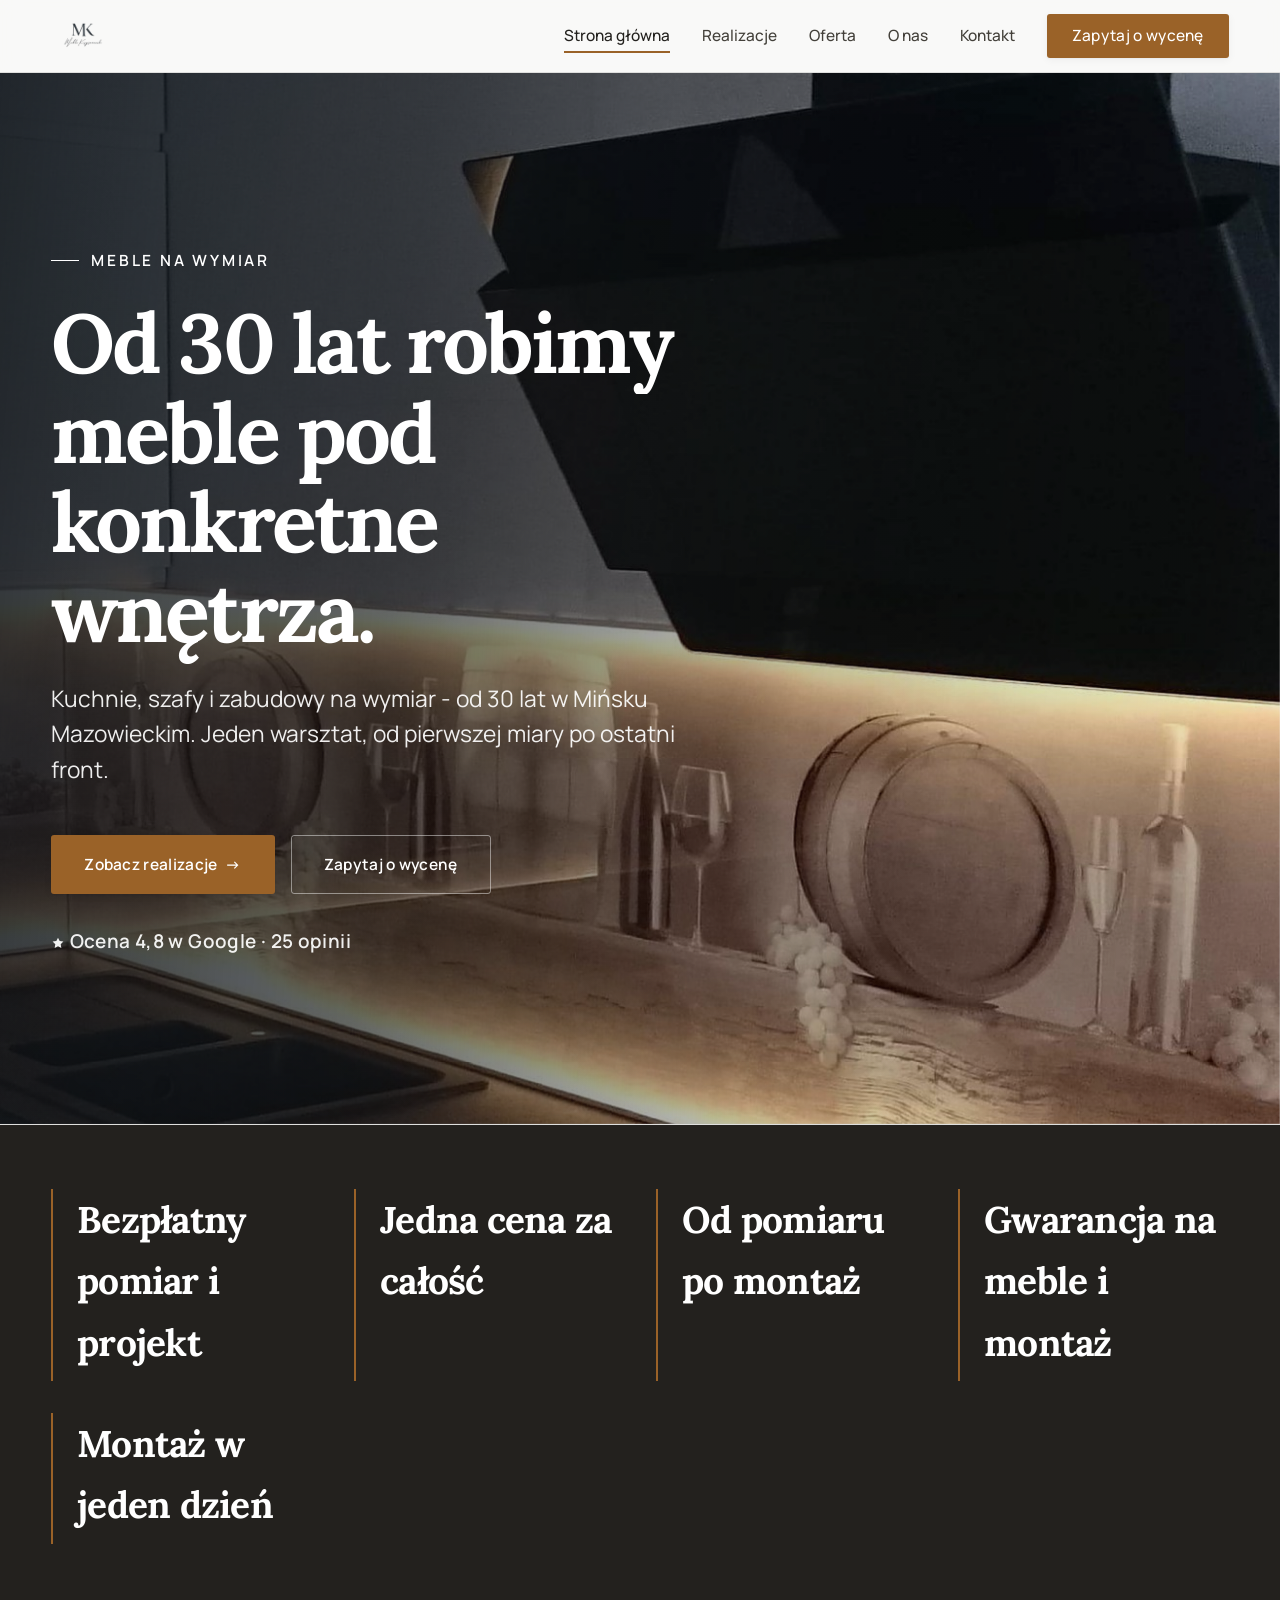
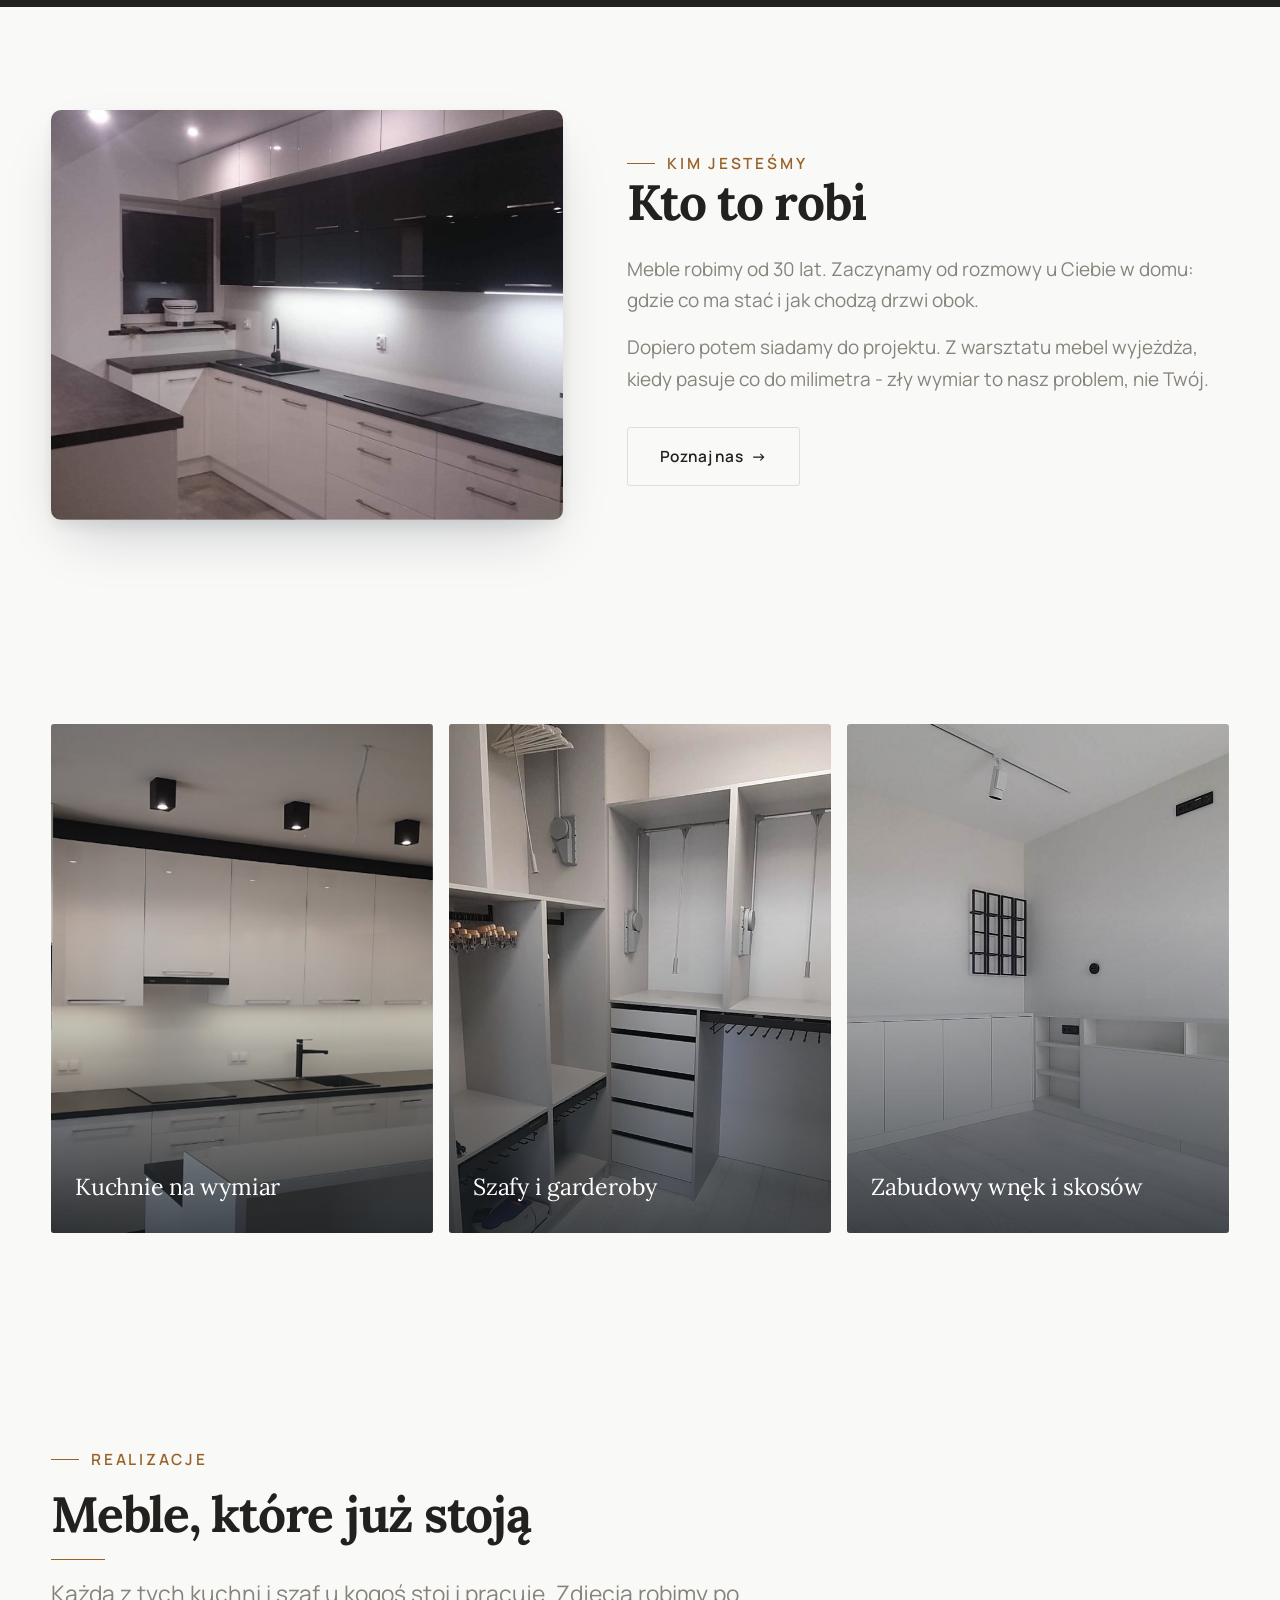
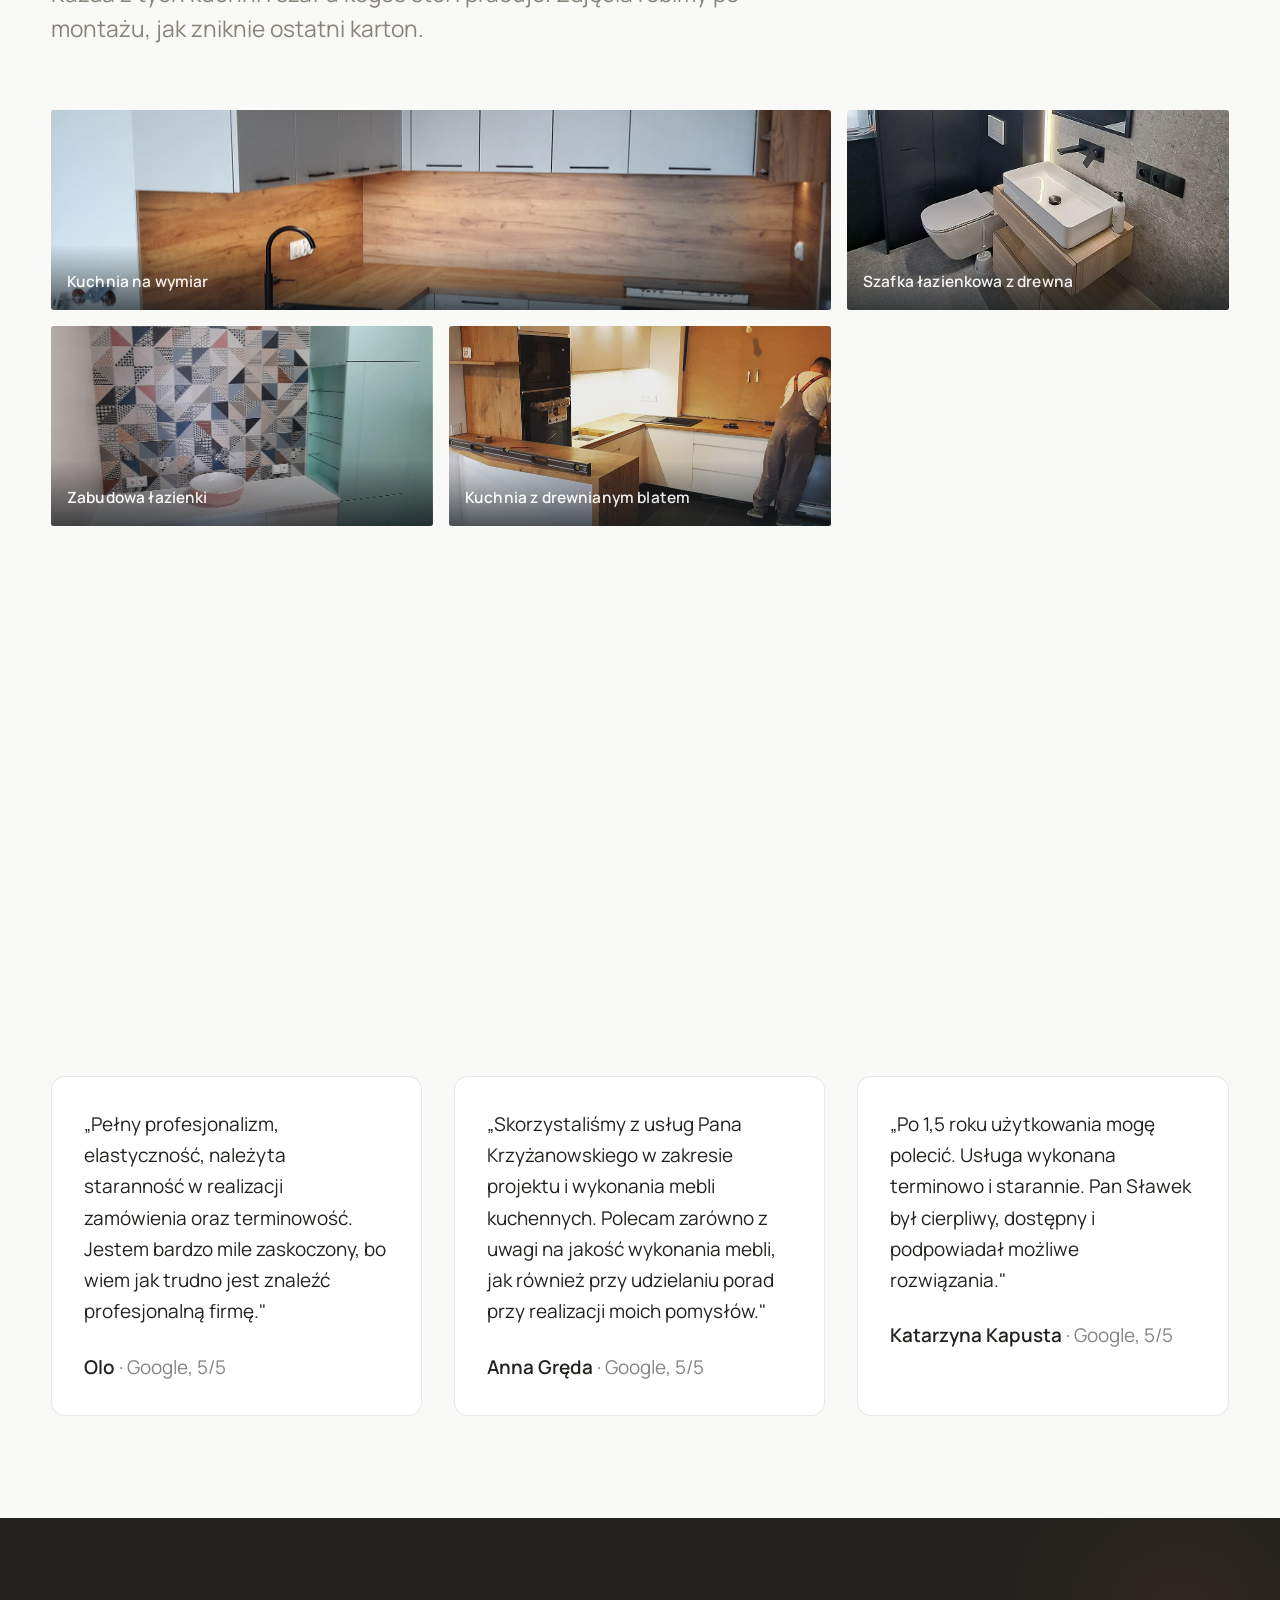
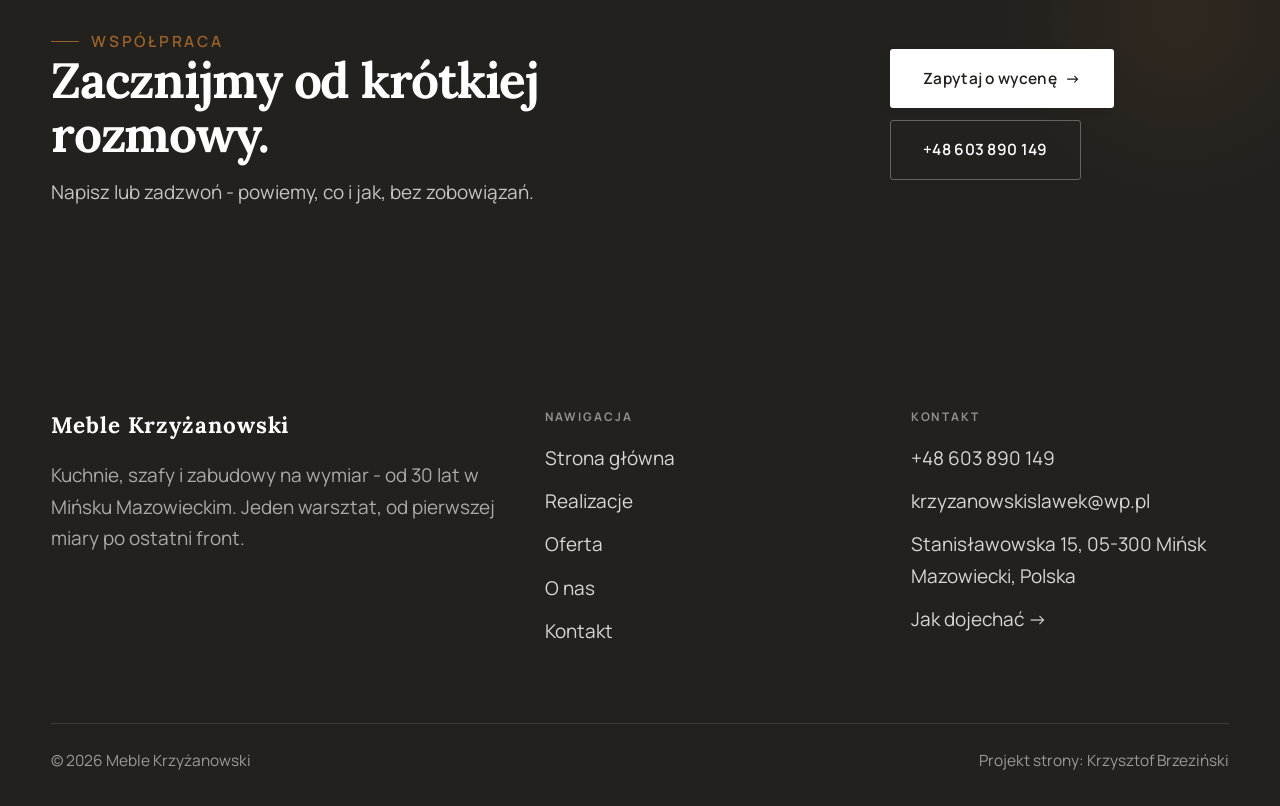
==== index.html @ 2af9b2fb "Strona demo: meble-krzyzanowski" ====
<!DOCTYPE html>
<html lang="pl">
<head>
<meta charset="UTF-8">
<meta name="viewport" content="width=device-width, initial-scale=1.0">
<title>Meble na wymiar Mińsk Mazowiecki - kuchnie i szafy | Meble Krzyżanowski</title>
<meta name="description" content="Meble na wymiar w Mińsku Mazowieckim: kuchnie, szafy i zabudowy pod Twoje wnętrze. Bezpłatny pomiar i projekt, jedna cena, montaż z gwarancją. Zadzwoń: +48 603 890 149.">
<link rel="preconnect" href="https://fonts.googleapis.com">
<link rel="preconnect" href="https://fonts.gstatic.com" crossorigin>
<link href="https://fonts.googleapis.com/css2?family=Lora:wght@500;600;700&family=Manrope:wght@400;500;600&display=swap" rel="stylesheet">
<link rel="stylesheet" href="assets/styles.css">
</head>
<body>

<header class="nav">
  <div class="wrap nav-inner">
    <a class="brand brand-has-logo" href="index.html"><img class="brand-logo" src="img/logo.png" alt="Meble Krzyżanowski"></a>
    <nav class="nav-links">
      <a href="index.html" class="active">Strona główna</a>
      <a href="realizacje.html">Realizacje</a>
      <a href="oferta.html">Oferta</a>
      <a href="o-nas.html">O nas</a>
      <a href="kontakt.html">Kontakt</a>
      <a href="kontakt.html" class="btn btn-accent">Zapytaj o wycenę</a>
    </nav>
    <button class="nav-toggle" aria-label="Menu"><span></span><span></span><span></span></button>
  </div>
</header>

<section class="hero-cine">
  <img src="img/hero.jpg" alt="Meble Krzyżanowski - Od 30 lat robimy meble pod konkretne wnętrza. ">
  <div class="wrap">
    <div class="hero-copy">
      <span class="eyebrow">Meble na wymiar</span>
      <h1>Od 30 lat robimy meble pod konkretne wnętrza. </h1>
      <p class="lead">Kuchnie, szafy i zabudowy na wymiar - od 30 lat w Mińsku Mazowieckim. Jeden warsztat, od pierwszej miary po ostatni front.</p>
      <div class="hero-actions">
        <a href="realizacje.html" class="btn btn-accent">Zobacz realizacje <span class="arr">→</span></a>
        <a href="kontakt.html" class="btn btn-ghost" style="color:#fff;border-color:rgba(255,255,255,.45)">Zapytaj o wycenę</a>
      </div>
      <div style="margin-top:var(--space-6);color:#fff;font-weight:600;letter-spacing:.02em;opacity:.92"><svg class="ico-star" width="14" height="14" viewBox="0 0 24 24" style="vertical-align:-2px" aria-hidden="true"><path d="M12 2.8l2.85 5.8 6.4.93-4.63 4.5 1.1 6.37L12 17.4l-5.72 3 1.1-6.37-4.63-4.5 6.4-.93L12 2.8Z" fill="currentColor"/></svg> Ocena 4,8 w Google · 25 opinii</div>
    </div>
  </div>
</section>
<section class="strip" style="padding-block:0">
  <div class="wrap">
    <div class="item reveal"><div class="k">Bezpłatny pomiar i projekt</div><div class="v"></div></div>
    <div class="item reveal"><div class="k">Jedna cena za całość</div><div class="v"></div></div>
    <div class="item reveal"><div class="k">Od pomiaru po montaż</div><div class="v"></div></div>
    <div class="item reveal"><div class="k">Gwarancja na meble i montaż</div><div class="v"></div></div>
    <div class="item reveal"><div class="k">Montaż w jeden dzień</div><div class="v"></div></div>
  </div>
</section>
<section>
  <div class="wrap split">
    <div class="split-art reveal"><img src="img/about.jpg" alt="Meble Krzyżanowski - realizacja" loading="lazy"></div>
    <div class="split-copy reveal">
      <span class="eyebrow">Kim jesteśmy</span>
      <h2>Kto to robi</h2>
      <p class="muted">Meble robimy od 30 lat. Zaczynamy od rozmowy u Ciebie w domu: gdzie co ma stać i jak chodzą drzwi obok.</p>
      <p class="muted">Dopiero potem siadamy do projektu. Z warsztatu mebel wyjeżdża, kiedy pasuje co do milimetra - zły wymiar to nasz problem, nie Twój.</p>
      <a href="o-nas.html" class="btn btn-ghost">Poznaj nas <span class="arr">→</span></a>
    </div>
  </div>
</section>
<section class="gateways-band">
  <div class="wrap">
    <div class="gateways">
      <a href="oferta.html" class="gateway reveal"><img src="img/g1.jpg" alt="Kuchnie na wymiar" loading="lazy"><span class="g-ttl">Kuchnie na wymiar</span></a>
      <a href="oferta.html" class="gateway reveal"><img src="img/g2.jpg" alt="Szafy i garderoby" loading="lazy"><span class="g-ttl">Szafy i garderoby</span></a>
      <a href="oferta.html" class="gateway reveal"><img src="img/g6.jpg" alt="Zabudowy wnęk i skosów" loading="lazy"><span class="g-ttl">Zabudowy wnęk i skosów</span></a>
    </div>
  </div>
</section>
<section>
  <div class="wrap">
    <div class="head reveal">
      <span class="eyebrow">Realizacje</span>
      <h2>Meble, które już stoją</h2>
      <p>Każda z tych kuchni i szaf u kogoś stoi i pracuje. Zdjęcia robimy po montażu, jak zniknie ostatni karton.</p>
    </div>
    <div class="gallery">
      <div class="tile t-two3 reveal"><img src="img/g4.jpg" alt="Kuchnia na wymiar" loading="lazy"><div class="cap">Kuchnia na wymiar</div></div>
      <div class="tile t-third reveal"><img src="img/g3.jpg" alt="Szafka łazienkowa z drewna" loading="lazy"><div class="cap">Szafka łazienkowa z drewna</div></div>
      <div class="tile t-third reveal"><img src="img/g5.jpg" alt="Zabudowa łazienki" loading="lazy"><div class="cap">Zabudowa łazienki</div></div>
      <div class="tile t-third reveal"><img src="img/g7.jpg" alt="Kuchnia z drewnianym blatem" loading="lazy"><div class="cap">Kuchnia z drewnianym blatem</div></div>
    </div>
    <div style="margin-top:var(--space-7)" class="reveal"><a href="realizacje.html" class="btn btn-accent">Pełna galeria <span class="arr">→</span></a></div>
  </div>
</section>
<section>
  <div class="wrap">
    <div class="head reveal">
      <span class="eyebrow">Opinie</span>
      <h2>Co piszą klienci w Google</h2>
      <p>Ocena 4,8 z 25 opinii. Poniżej trzy z nich, w całości z wizytówki Google.</p>
    </div>
    <div class="reviews-grid reveal" style="display:grid;grid-template-columns:repeat(auto-fit,minmax(260px,1fr));gap:var(--space-6)">
      <blockquote style="margin:0;padding:var(--space-6);border:1px solid rgba(0,0,0,.09);border-radius:14px;background:#fff">
        <p style="margin:0 0 var(--space-5)">„Pełny profesjonalizm, elastyczność, należyta staranność w realizacji zamówienia oraz terminowość. Jestem bardzo mile zaskoczony, bo wiem jak trudno jest znaleźć profesjonalną firmę."</p>
        <div style="font-weight:600">Olo <span style="opacity:.55;font-weight:400">· Google, 5/5</span></div>
      </blockquote>
      <blockquote style="margin:0;padding:var(--space-6);border:1px solid rgba(0,0,0,.09);border-radius:14px;background:#fff">
        <p style="margin:0 0 var(--space-5)">„Skorzystaliśmy z usług Pana Krzyżanowskiego w zakresie projektu i wykonania mebli kuchennych. Polecam zarówno z uwagi na jakość wykonania mebli, jak również przy udzielaniu porad przy realizacji moich pomysłów."</p>
        <div style="font-weight:600">Anna Gręda <span style="opacity:.55;font-weight:400">· Google, 5/5</span></div>
      </blockquote>
      <blockquote style="margin:0;padding:var(--space-6);border:1px solid rgba(0,0,0,.09);border-radius:14px;background:#fff">
        <p style="margin:0 0 var(--space-5)">„Po 1,5 roku użytkowania mogę polecić. Usługa wykonana terminowo i starannie. Pan Sławek był cierpliwy, dostępny i podpowiadał możliwe rozwiązania."</p>
        <div style="font-weight:600">Katarzyna Kapusta <span style="opacity:.55;font-weight:400">· Google, 5/5</span></div>
      </blockquote>
    </div>
  </div>
</section>
<section class="cta">
  <div class="wrap">
    <div class="reveal">
      <span class="eyebrow">Współpraca</span>
      <h2>Zacznijmy od krótkiej rozmowy.</h2>
      <p>Napisz lub zadzwoń - powiemy, co i jak, bez zobowiązań.</p>
    </div>
    <div class="cta-actions reveal">
      <a href="kontakt.html" class="btn btn-light">Zapytaj o wycenę <span class="arr">→</span></a>
      <a href="tel:+48603890149" class="btn btn-ghost" style="color:#fff;border-color:rgba(255,255,255,.3)">+48 603 890 149</a>
    </div>
  </div>
</section>

<footer>
  <div class="wrap">
    <div class="foot-grid">
      <div class="foot-brand">
        <div class="name">Meble Krzyżanowski</div>
        <p>Kuchnie, szafy i zabudowy na wymiar - od 30 lat w Mińsku Mazowieckim. Jeden warsztat, od pierwszej miary po ostatni front.</p>
      </div>
      <div class="foot-col">
        <h4>Nawigacja</h4>
        <a href="index.html">Strona główna</a>
        <a href="realizacje.html">Realizacje</a>
        <a href="oferta.html">Oferta</a>
        <a href="o-nas.html">O nas</a>
        <a href="kontakt.html">Kontakt</a>
      </div>
      <div class="foot-col">
        <h4>Kontakt</h4>
        <a href="tel:+48603890149">+48 603 890 149</a>
        <a href="mailto:krzyzanowskislawek@wp.pl">krzyzanowskislawek@wp.pl</a>
        <p>Stanisławowska 15, 05-300 Mińsk Mazowiecki, Polska</p>
        <a href="https://maps.app.goo.gl/SnpBNR6ShgboCMpL6" target="_blank" rel="noopener">Jak dojechać →</a>
      </div>
    </div>
    <div class="foot-bot">
      <span>© 2026 Meble Krzyżanowski</span>
      <span>Projekt strony: Krzysztof Brzeziński</span>
    </div>
  </div>
</footer>


<script src="assets/main.js"></script>
</body>
</html>
---- assets/styles.css ----
/* ============================================================
   STOLBASZ — premium, architektoniczny B2B fit-out
   Jasna paleta, zero brązu. System wg premium-web-craft.
   Projekt strony: Krzysztof Brzeziński
   ============================================================ */

:root{
  /* PALETA — jasna, architektoniczna, chłodna */
  --paper:#F3F1EC;          /* główne tło */
  --paper-2:#E6E3DB;        /* sekcje alternatywne (chłodny jasny szary) */
  --paper-3:#E6E3DB;        /* delikatne wypełnienia */
  --ink:#23211E;            /* tekst główny — chłodny grafit */
  --ink-soft:#43403A;       /* nagłówki drugorzędne */
  --muted:#87837A;          /* tekst poboczny */
  --line:rgba(35,33,30,.12);/* hairline */
  --accent:#8A6B3C;         /* stonowany petrol-slate — jedyny akcent */
  --accent-d:#6E5430;
  --accent-soft:rgba(138,107,60,.10);
  --dark:#23211E;           /* sekcje ciemne (stopka/CTA) */

  /* ODSTĘPY — skala 4/8 */
  --space-1:4px; --space-2:8px; --space-3:12px; --space-4:16px; --space-5:24px;
  --space-6:32px; --space-7:48px; --space-8:64px; --space-9:96px; --space-10:128px;

  /* TYPOGRAFIA — fluid clamp() (skala podbita 16.07.2026: większe, czytelniejsze litery — uwaga Adama) */
  --text-sm:clamp(.9rem,.87rem + .12vw,1rem);
  --text-base:clamp(1.08rem,1.04rem + .18vw,1.2rem);
  --text-lg:clamp(1.24rem,1.15rem + .34vw,1.44rem);
  --text-h3:clamp(1.34rem,1.22rem + .55vw,1.66rem);
  --text-h2:clamp(2.1rem,1.66rem + 2.1vw,3.1rem);
  --text-h1:clamp(2.9rem,2.1rem + 4vw,5.1rem);

  /* PROMIENIE — architektoniczne, raczej ostre */
  --r-sm:3px; --r-md:6px; --r-lg:10px;

  /* RUCH */
  --ease:cubic-bezier(.25,.46,.45,.94); --dur:.24s;

  /* CIENIE — miękkie, warstwowe */
  --sh-sm:0 1px 2px rgba(16,24,32,.04), 0 2px 8px rgba(16,24,32,.05);
  --sh-md:0 2px 6px rgba(16,24,32,.05), 0 12px 28px -8px rgba(16,24,32,.12);
  --sh-lg:0 6px 14px rgba(16,24,32,.07), 0 26px 56px -18px rgba(16,24,32,.22);

  --hairline:1px solid var(--line);

  --font-display:'Lora',serif;
  --font-body:'Manrope',sans-serif;
}

*{box-sizing:border-box;margin:0;padding:0}
html{scroll-behavior:smooth}
body{
  font-family:var(--font-body);
  font-size:var(--text-base);
  line-height:1.65;
  color:var(--ink);
  background:var(--paper);
  -webkit-font-smoothing:antialiased;
  text-rendering:optimizeLegibility;
}
img{max-width:100%;display:block}
a{color:inherit;text-decoration:none}

.wrap{width:min(92%,1180px);margin-inline:auto}
section{padding-block:clamp(52px,6.5vw,96px)}

h1,h2,h3{font-family:var(--font-display);font-weight:700;line-height:1.08;letter-spacing:-.02em;color:var(--ink)}
h1{font-size:var(--text-h1);letter-spacing:-.035em}
h2{font-size:var(--text-h2);letter-spacing:-.025em}
h3{font-size:var(--text-h3)}
p{max-width:65ch}

.eyebrow{
  font-family:var(--font-body);
  font-size:var(--text-sm);
  font-weight:600;
  letter-spacing:.18em;
  text-transform:uppercase;
  color:var(--accent);
  display:inline-flex;align-items:center;gap:var(--space-3);
}
.eyebrow::before{content:"";width:28px;height:1px;background:var(--accent);display:inline-block}

.muted{color:var(--muted)}
.lead{font-size:var(--text-lg);line-height:1.55;color:var(--ink-soft);max-width:50ch}

/* ---------- BUTTONS ---------- */
.btn{
  display:inline-flex;align-items:center;gap:var(--space-2);
  font-weight:600;font-size:var(--text-sm);letter-spacing:.02em;
  padding:var(--space-4) var(--space-6);
  border-radius:var(--r-sm);
  transition:transform var(--dur) var(--ease),box-shadow var(--dur) var(--ease),background var(--dur) var(--ease);
  cursor:pointer;border:1px solid transparent;
}
.btn-accent{background:var(--accent);color:#fff;box-shadow:var(--sh-sm)}
.btn-accent:hover{background:var(--accent-d);transform:translateY(-2px);box-shadow:var(--sh-md)}
.btn-accent:active{transform:translateY(0);box-shadow:var(--sh-sm)}
.btn-ghost{background:transparent;color:var(--ink);border-color:var(--line)}
.btn-ghost:hover{border-color:var(--accent);color:var(--accent);transform:translateY(-2px)}
.btn-light{background:#fff;color:var(--ink);box-shadow:var(--sh-sm)}
.btn-light:hover{transform:translateY(-2px);box-shadow:var(--sh-md)}
.btn .arr{transition:transform var(--dur) var(--ease)}
.btn:hover .arr{transform:translateX(4px)}

/* ---------- NAV ---------- */
.nav{
  position:sticky;top:0;z-index:50;
  background:color-mix(in srgb,var(--paper) 88%,transparent);
  backdrop-filter:saturate(140%) blur(10px);
  border-bottom:var(--hairline);
}
.nav-inner{display:flex;align-items:center;justify-content:space-between;height:72px}
.brand{display:flex;flex-direction:column;line-height:1}
.brand .name{font-family:var(--font-display);font-weight:800;font-size:1.35rem;letter-spacing:.04em}
.brand .sub{font-size:.62rem;letter-spacing:.34em;text-transform:uppercase;color:var(--muted);margin-top:5px}
.nav-links{display:flex;align-items:center;gap:var(--space-6)}
.nav-links a{font-size:var(--text-sm);font-weight:500;color:var(--ink-soft);position:relative;padding-block:4px;transition:color var(--dur) var(--ease)}
.nav-links a::after{content:"";position:absolute;left:0;bottom:0;width:0;height:1.5px;background:var(--accent);transition:width var(--dur) var(--ease)}
.nav-links a:hover,.nav-links a.active{color:var(--ink)}
.nav-links a:hover::after,.nav-links a.active::after{width:100%}
.nav-links .btn{padding:var(--space-2) var(--space-5)}
/* przyciski w nav: właściwy kolor (przebij .nav-links a) + bez podkreślenia */
.nav-links a.btn-accent{color:#fff}
.nav-links a.btn-ghost,.nav-links a.btn-light{color:var(--ink)}
.nav-links a.btn::after{display:none}
.nav-toggle{display:none;background:none;border:none;cursor:pointer;flex-direction:column;gap:5px;padding:8px}
.nav-toggle span{width:24px;height:2px;background:var(--ink);transition:var(--dur)}

/* ---------- HERO (split) ---------- */
.hero{position:relative;overflow:hidden;border-bottom:var(--hairline)}
.hero-grid{display:grid;grid-template-columns:1.05fr .95fr;gap:clamp(24px,4vw,60px);align-items:center;
  padding-block:clamp(36px,4.5vw,64px)}
.hero-copy .eyebrow{margin-bottom:var(--space-5)}
.hero-copy h1{margin-bottom:var(--space-5)}
.hero-copy .lead{margin-bottom:var(--space-7)}
.hero-actions{display:flex;flex-wrap:wrap;gap:var(--space-4)}
.hero-art{position:relative;aspect-ratio:4/3;border-radius:var(--r-lg);overflow:hidden;box-shadow:var(--sh-lg)}
.hero-art img{width:100%;height:100%;object-fit:cover}
.hero-art::after{content:"";position:absolute;inset:0;background:linear-gradient(180deg,transparent 55%,rgba(18,24,28,.28))}
.hero-badge{position:absolute;left:var(--space-5);bottom:var(--space-5);z-index:2;
  background:rgba(252,252,251,.94);backdrop-filter:blur(4px);
  border-radius:var(--r-md);padding:var(--space-4) var(--space-5);box-shadow:var(--sh-md);max-width:78%}
.hero-badge strong{display:block;font-family:var(--font-display);font-size:1rem;letter-spacing:-.01em}
.hero-badge span{font-size:var(--text-sm);color:var(--muted)}

/* ---------- HERO duży / kinowy (strona główna) ---------- */
.hero-cine{position:relative;min-height:clamp(560px,82vh,840px);min-height:clamp(560px,82svh,840px);display:flex;align-items:center;overflow:hidden;border-bottom:var(--hairline)}
.hero-cine>img{position:absolute;inset:0;width:100%;height:100%;object-fit:cover;z-index:0}
.hero-cine::after{content:"";position:absolute;inset:0;z-index:1;
  background:linear-gradient(95deg,rgba(13,18,23,.86) 0%,rgba(13,18,23,.64) 32%,rgba(13,18,23,.24) 62%,rgba(13,18,23,.04) 100%)}
.hero-cine .wrap{position:relative;z-index:2;padding-block:var(--space-8)}
.hero-cine .hero-copy{max-width:660px}
.hero-cine .eyebrow{color:#fff;margin-bottom:var(--space-5)}
.hero-cine .eyebrow::before{background:#fff}
.hero-cine h1{color:#fff;margin-bottom:var(--space-5);font-size:clamp(2.9rem,2rem + 4.4vw,5.2rem)}
.hero-cine .lead{color:rgba(255,255,255,.92);max-width:48ch;margin-bottom:var(--space-7)}
.hero-cine .hero-actions{display:flex;flex-wrap:wrap;gap:var(--space-4)}
@media(max-width:680px){
  .hero-cine{min-height:clamp(520px,76vh,640px);min-height:clamp(520px,76svh,640px);align-items:flex-end}
  .hero-cine::after{background:linear-gradient(0deg,rgba(13,18,23,.9) 6%,rgba(13,18,23,.45) 55%,rgba(13,18,23,.25) 100%)}
  .hero-cine .wrap{padding-bottom:var(--space-9)}
}

/* full-bleed hero variant (podstrony) */
.pagehead{position:relative;min-height:46vh;min-height:46svh;display:flex;align-items:flex-end;overflow:hidden;border-bottom:var(--hairline)}
.pagehead img{position:absolute;inset:0;width:100%;height:100%;object-fit:cover}
.pagehead::after{content:"";position:absolute;inset:0;background:linear-gradient(180deg,rgba(18,24,28,.25),rgba(18,24,28,.62))}
.pagehead .wrap{position:relative;z-index:2;padding-block:var(--space-9);color:#fff}
.pagehead h1{color:#fff;max-width:18ch}
.pagehead .eyebrow{color:#fff}
.pagehead .eyebrow::before{background:#fff}
.pagehead p{color:rgba(255,255,255,.86);margin-top:var(--space-4);max-width:54ch}

/* ---------- STRIP (pasek skrótów / liczby) ---------- */
.strip{background:var(--dark);color:#fff}
.strip .wrap{display:grid;grid-template-columns:repeat(4,1fr);gap:var(--space-6);padding-block:var(--space-8)}
.strip .item .k{font-family:var(--font-display);font-size:clamp(1.6rem,1.2rem + 1.4vw,2.4rem);font-weight:800;letter-spacing:-.02em;color:#fff}
.strip .item .v{font-size:var(--text-sm);color:rgba(255,255,255,.66);margin-top:var(--space-2);line-height:1.45}
.strip .item{border-left:2px solid var(--accent);padding-left:var(--space-5)}

/* ---------- SECTION HEAD ---------- */
.head{max-width:48rem;margin-bottom:var(--space-8)}
.head.center{margin-inline:auto;text-align:center}
.head .eyebrow{margin-bottom:var(--space-4)}
.head h2{margin-bottom:var(--space-4)}
.head p{color:var(--muted);font-size:var(--text-lg);line-height:1.55}
.head.center p{margin-inline:auto}

/* ---------- INTRO SPLIT ---------- */
.split{display:grid;grid-template-columns:.92fr 1.08fr;gap:clamp(28px,5vw,80px);align-items:center}
.split.rev{grid-template-columns:1.08fr .92fr}
.split.rev .split-art{order:-1}
.split-art{position:relative;aspect-ratio:5/4;border-radius:var(--r-lg);overflow:hidden;box-shadow:var(--sh-lg)}
.split-art img{width:100%;height:100%;object-fit:cover}
.split-copy h2{margin-bottom:var(--space-5)}
.split-copy p+p{margin-top:var(--space-4)}
.split-copy .btn{margin-top:var(--space-6)}

/* ---------- SERVICES (zakres) ---------- */
.svc-grid{display:grid;grid-template-columns:repeat(auto-fit,minmax(280px,1fr));gap:var(--space-5)}
.svc{background:#fff;border:var(--hairline);border-radius:var(--r-md);padding:var(--space-7) var(--space-6);
  transition:transform var(--dur) var(--ease),box-shadow var(--dur) var(--ease),border-color var(--dur) var(--ease);
  position:relative;overflow:hidden}
.svc::before{content:"";position:absolute;left:0;top:0;width:3px;height:0;background:var(--accent);transition:height var(--dur) var(--ease)}
.svc:hover{transform:translateY(-4px);box-shadow:var(--sh-md);border-color:transparent}
.svc:hover::before{height:100%}
.svc .ic{font-family:var(--font-display);font-size:.8rem;font-weight:700;letter-spacing:.12em;color:var(--accent);margin-bottom:var(--space-4)}
.svc h3{margin-bottom:var(--space-3);font-size:1.22rem}
.svc p{color:var(--muted);font-size:var(--text-base);line-height:1.6}

/* big detailed service rows */
.svc-row{display:grid;grid-template-columns:.8fr 1.2fr;gap:clamp(20px,4vw,60px);align-items:center;padding-block:var(--space-8)}
.svc-row+.svc-row{border-top:var(--hairline)}
.svc-row.rev{grid-template-columns:1.2fr .8fr}
.svc-row.rev .svc-row-art{order:-1}
.svc-row-art{aspect-ratio:4/3;border-radius:var(--r-md);overflow:hidden;box-shadow:var(--sh-md)}
.svc-row-art img{width:100%;height:100%;object-fit:cover}
.svc-row h3{font-size:1.5rem;margin-bottom:var(--space-4)}
.svc-row .num{font-family:var(--font-display);font-size:.85rem;font-weight:700;letter-spacing:.14em;color:var(--accent);display:block;margin-bottom:var(--space-3)}
.svc-row ul{list-style:none;margin-top:var(--space-4);display:flex;flex-direction:column;gap:var(--space-2)}
.svc-row li{position:relative;padding-left:var(--space-5);color:var(--muted);font-size:var(--text-base)}
.svc-row li::before{content:"";position:absolute;left:0;top:.62em;width:8px;height:1px;background:var(--accent)}

/* ---------- GALLERY (realizacje) ---------- */
.gallery{display:grid;grid-template-columns:repeat(12,1fr);gap:var(--space-4);grid-auto-rows:200px}
/* GALERIA MASONRY — pionowe zdjęcia (portrety beauty/wellness) bez przycinania: kolumny, height auto */
.gallery-masonry{column-count:3;column-gap:var(--space-4)}
@media(max-width:900px){.gallery-masonry{column-count:2}}
@media(max-width:560px){.gallery-masonry{column-count:1}}
.gallery-masonry .m-tile{break-inside:avoid;margin:0 0 var(--space-4);padding:0;position:relative;overflow:hidden;border-radius:var(--r-md);border:1px solid var(--line)}
.gallery-masonry .m-tile img{width:100%;height:auto;display:block}
.gallery-masonry .m-tile .cap{position:absolute;left:0;right:0;bottom:0;padding:var(--space-4);color:#fff;background:linear-gradient(0deg,rgba(0,0,0,.55),transparent);font-size:var(--text-sm)}
.gallery-masonry .m-tile .cap small{display:block;font-weight:400;opacity:.78;letter-spacing:.04em;text-transform:uppercase;font-size:.66rem;margin-top:3px}
.tile{position:relative;overflow:hidden;border-radius:var(--r-md);box-shadow:var(--sh-sm);
  transition:transform var(--dur) var(--ease),box-shadow var(--dur) var(--ease)}
.tile img{width:100%;height:100%;object-fit:cover;transition:transform .6s var(--ease)}
.tile:hover{box-shadow:var(--sh-md)}
.tile:hover img{transform:scale(1.05)}
.tile .cap{position:absolute;left:0;right:0;bottom:0;padding:var(--space-5) var(--space-4) var(--space-4);
  background:linear-gradient(transparent,rgba(18,24,28,.78));color:#fff;
  font-size:var(--text-sm);font-weight:600;letter-spacing:.01em;
  opacity:0;transform:translateY(8px);transition:var(--dur) var(--ease)}
.tile:hover .cap{opacity:1;transform:translateY(0)}
.tile .cap small{display:block;font-weight:400;opacity:.78;letter-spacing:.04em;text-transform:uppercase;font-size:.66rem;margin-top:3px}
/* bento spans */
.t-wide{grid-column:span 6}
.t-tall{grid-column:span 6;grid-row:span 2}
.t-std{grid-column:span 6}
.t-third{grid-column:span 4}
.t-two3{grid-column:span 8}

/* ---------- TRUST / WIARYGODNOŚĆ ---------- */
.trust{background:var(--paper-2)}
.trust-grid{display:grid;grid-template-columns:repeat(auto-fit,minmax(240px,1fr));gap:var(--space-5);margin-top:var(--space-7)}
.trust-card{background:#fff;border-radius:var(--r-md);padding:var(--space-7) var(--space-6);box-shadow:var(--sh-sm);border-top:3px solid var(--accent)}
.trust-card .big{font-family:var(--font-display);font-size:clamp(1.8rem,1.3rem + 1.6vw,2.6rem);font-weight:800;letter-spacing:-.02em;color:var(--ink);line-height:1}
.trust-card h3{font-size:1.12rem;margin:var(--space-3) 0 var(--space-2)}
.trust-card p{color:var(--muted);font-size:var(--text-base);line-height:1.55}

/* ---------- CTA band ---------- */
.cta{background:var(--dark);color:#fff;position:relative;overflow:hidden}
.cta .wrap{display:grid;grid-template-columns:1.4fr .6fr;gap:var(--space-7);align-items:center;position:relative;z-index:2}
.cta h2{color:#fff;max-width:20ch}
.cta p{color:rgba(255,255,255,.74);margin-top:var(--space-4)}
.cta-actions{display:flex;flex-direction:column;gap:var(--space-3);align-items:flex-start}
.cta::before{content:"";position:absolute;right:-80px;top:-80px;width:360px;height:360px;border-radius:50%;
  background:radial-gradient(circle,var(--accent-soft),transparent 70%)}

/* ---------- CONTACT ---------- */
.contact-grid{display:grid;grid-template-columns:.85fr 1.15fr;gap:clamp(28px,4vw,56px);align-items:start}
.info-list{display:flex;flex-direction:column;gap:var(--space-2)}
.info-row{display:flex;gap:var(--space-4);align-items:flex-start;padding-block:var(--space-4);border-bottom:var(--hairline)}
.info-row .ic{flex:none;width:42px;height:42px;display:grid;place-items:center;border-radius:50%;
  background:var(--accent-soft);color:var(--accent);font-size:1.05rem}
.info-row .lbl{font-size:.72rem;letter-spacing:.14em;text-transform:uppercase;color:var(--muted)}
.info-row .val{font-weight:600;font-size:var(--text-base);margin-top:2px}
.info-row a.val:hover{color:var(--accent)}
.map{border:none;border-radius:var(--r-lg);box-shadow:var(--sh-md);width:100%;height:100%;min-height:380px;filter:grayscale(.2) contrast(1.02)}
.form{background:#fff;border:var(--hairline);border-radius:var(--r-lg);padding:clamp(24px,3vw,40px);box-shadow:var(--sh-sm)}
.form .fld{margin-bottom:var(--space-5)}
.form label{display:block;font-size:var(--text-sm);font-weight:600;margin-bottom:var(--space-2)}
.form input,.form textarea{width:100%;font-family:inherit;font-size:var(--text-base);color:var(--ink);
  padding:var(--space-4);border:var(--hairline);border-radius:var(--r-sm);background:var(--paper);transition:border-color var(--dur)}
.form input:focus,.form textarea:focus{outline:none;border-color:var(--accent);background:#fff}
.form textarea{resize:vertical;min-height:120px}
.form .note{font-size:var(--text-sm);color:var(--muted);margin-top:var(--space-3)}

/* ---------- FOOTER ---------- */
footer{background:var(--dark);color:#fff;padding-block:var(--space-9) var(--space-6)}
.foot-grid{display:grid;grid-template-columns:1.4fr 1fr 1fr;gap:var(--space-7);margin-bottom:var(--space-8)}
.foot-brand .name{font-family:var(--font-display);font-weight:800;font-size:1.4rem;letter-spacing:.04em}
.foot-brand p{color:rgba(255,255,255,.62);margin-top:var(--space-4);font-size:var(--text-base);max-width:38ch}
.foot-col h4{font-size:.74rem;letter-spacing:.16em;text-transform:uppercase;color:rgba(255,255,255,.5);margin-bottom:var(--space-4)}
.foot-col a,.foot-col p{display:block;color:rgba(255,255,255,.82);font-size:var(--text-base);margin-bottom:var(--space-3)}
.foot-col a:hover{color:#fff}
.foot-bot{border-top:1px solid rgba(255,255,255,.12);padding-top:var(--space-5);display:flex;justify-content:space-between;flex-wrap:wrap;gap:var(--space-3);
  font-size:var(--text-sm);color:rgba(255,255,255,.55)}
.foot-bot a:hover{color:#fff}

/* ---------- REVEAL ---------- */
.reveal{opacity:0;transform:translateY(22px);transition:opacity .6s var(--ease),transform .6s var(--ease)}
.reveal.in{opacity:1;transform:none}

/* ---------- RESPONSIVE ---------- */
@media(max-width:920px){
  .hero-grid,.split,.split.rev,.svc-row,.svc-row.rev,.cta .wrap,.contact-grid,.foot-grid{grid-template-columns:1fr}
  .split.rev .split-art,.svc-row.rev .svc-row-art{order:0}
  .hero-art{aspect-ratio:16/10;max-height:420px}
  .strip .wrap{grid-template-columns:repeat(2,1fr);gap:var(--space-7)}
  .gallery{grid-auto-rows:180px}
  .t-wide,.t-tall,.t-std,.t-third,.t-two3{grid-column:span 6}
  .t-tall{grid-row:span 1}
  .cta-actions{flex-direction:row;flex-wrap:wrap}
  .foot-grid{gap:var(--space-6)}
}
@media(max-width:680px){
  .nav-links{position:fixed;inset:72px 0 auto 0;background:var(--paper);flex-direction:column;align-items:stretch;
    gap:0;padding:var(--space-4) 6%;border-bottom:var(--hairline);box-shadow:var(--sh-md);
    transform:translateY(-120%);transition:transform var(--dur) var(--ease)}
  .nav-links.open{transform:translateY(0)}
  .nav-links a{padding-block:var(--space-4);border-bottom:var(--hairline)}
  .nav-links .btn{margin-top:var(--space-3);justify-content:center}
  .nav-toggle{display:flex}
  .strip .wrap{grid-template-columns:1fr}
  .gallery{grid-template-columns:repeat(6,1fr)}
  .foot-grid{grid-template-columns:1fr}
}
@media(prefers-reduced-motion:reduce){
  *{animation-duration:.01ms!important;transition:none!important}
  .reveal{opacity:1!important;transform:none!important}
  html{scroll-behavior:auto}
}

/* ============================================================
   PREMIUM LAYER — destylat deep-researchu branż (anty-AI, spokój).
   Zmienne STOLBASZ (--accent/--ink/--paper/--line/--dark). Ruch ledwo
   zauważalny, krzywa cubic-bezier(.16,.84,.44,1); prefers-reduced-motion
   pokryte blanketem wyżej. Karty hairline zamiast cieni = #1 sygnał „nie-AI".
   ============================================================ */

/* więcej oddechu między sekcjami (liderzy: 110-130px) */
section{padding-block:clamp(64px,8vw,128px)}

/* 1) Aksamitny reveal — dłuższa, miękka krzywa zamiast „skoku" */
.reveal{transition:opacity .9s cubic-bezier(.16,.84,.44,1),transform .9s cubic-bezier(.16,.84,.44,1);will-change:opacity,transform}
/* stagger TYLKO w galerii (tam pozycja = porządek dzieci) */
.gallery .reveal:nth-child(2){transition-delay:.07s}
.gallery .reveal:nth-child(3){transition-delay:.14s}
.gallery .reveal:nth-child(4){transition-delay:.21s}
.gallery .reveal:nth-child(5){transition-delay:.28s}
.gallery .reveal:nth-child(6){transition-delay:.35s}

/* 2) Hero STATYCZNY na .hero-cine — Ken Burns CAŁKIEM WYŁĄCZONY 26.06 (3. zgłoszenie Szymona).
   GENEZA: animowanie scale na <img> hero z teksturami (cegły/framugi) re-samplinguje obraz
   klatka po klatce → na części ekranów drobne drganie/shimmer = „heroshot się trzęsie".
   translateY usunięto wcześniej, scale-only + will-change/GPU NIE wystarczyły do GWARANCJI gładkości.
   Krzysztof zażądał pewności („make sure, że błąd się nie pojawi") > efekt. Zero animacji = 0% drgania.
   Delikatny zoom zostaje TYLKO w pełnoekranowych hero gastro/studio (hg-bg/hs-bg — tło, inny
   mechanizm, chwalone, nigdy nie zgłaszane). NIE wracać do KB na .hero-cine bez realnego testu
   na sprzęcie klienta — to ryzyko regresji „trzęsienia”. */
/* BEZPIECZNY "wow" na hero = jednorazowy FADE-IN (opacity), nie zoom.
   opacity nie dotyka bitmapy → gładkie na KAŻDYM zdjęciu/ekranie/GPU, zero ryzyka migotania.
   Geometryczny ruch (scale/translate) na .hero-cine jest ZAKAZANY (bramka pilnuje). */
@keyframes heroFade{from{opacity:0}to{opacity:1}}
.hero-cine>img{transform:none;animation:heroFade 1.1s ease-out both}

/* 3) Akcentowy hairline pod nagłówkiem sekcji, który „rysuje się" przy wejściu */
.head h2{position:relative;padding-bottom:18px}
.head h2::after{content:"";position:absolute;left:0;bottom:0;height:1px;width:0;background:var(--accent);transition:width 1s cubic-bezier(.16,.84,.44,1) .15s}
.head.center h2::after{left:50%;transform:translateX(-50%)}
.head.reveal.in h2::after,.head.center.reveal.in h2::after{width:54px}

/* 4) Karty HAIRLINE zamiast cieni/zaokrągleń (najmocniejszy anty-AI detal) */
.svc{background:transparent;border:1px solid var(--line);border-radius:var(--r-sm);box-shadow:none}
.svc:hover{box-shadow:none;border-color:var(--accent);transform:translateY(-3px)}
.trust-card{background:transparent;box-shadow:none;border:1px solid var(--line);border-top:2px solid var(--accent);border-radius:var(--r-sm)}
.tile{box-shadow:none;border-radius:var(--r-sm)}
.tile:hover{box-shadow:none}

/* 5) Sticky-nav kondensuje się po przewinięciu (sygnał dopracowania) */
.nav{transition:box-shadow .4s ease,background .4s ease}
.nav.is-stuck{box-shadow:0 1px 0 var(--line),0 14px 30px -24px rgba(0,0,0,.45)}
.nav-inner{transition:height .35s var(--ease)}
.nav.is-stuck .nav-inner{height:60px}

/* 6) MANIFESTO — pełnoekranowy cytat-bohater (zastępuje generyczne „Dlaczego my") */
.manifesto{background:var(--paper-2);text-align:center}
.manifesto .wrap{max-width:60rem}
.manifesto p{font-family:var(--font-display);font-style:italic;font-size:clamp(1.6rem,1rem + 2.4vw,2.8rem);line-height:1.32;color:var(--ink-soft);margin-inline:auto;max-width:26ch;position:relative;padding-top:var(--space-8)}
.manifesto p::before{content:"";position:absolute;top:0;left:50%;transform:translateX(-50%);width:54px;height:1px;background:var(--accent)}
.manifesto p span{color:var(--accent);font-style:italic}

/* 7) GATEWAYS — 3 duże bramy-zdjęcia (zamiast paska menu usług) */
.gateways{display:grid;grid-template-columns:repeat(3,1fr);gap:var(--space-4)}
.gateway{position:relative;aspect-ratio:3/4;overflow:hidden;border-radius:var(--r-sm);display:block}
.gateway img{width:100%;height:100%;object-fit:cover;transition:transform .8s var(--ease),filter .5s var(--ease)}
.gateway::after{content:"";position:absolute;inset:0;background:linear-gradient(180deg,transparent 38%,rgba(18,24,28,.74))}
.gateway:hover img{transform:scale(1.05);filter:brightness(1.05)}
.gateway .g-ttl{position:absolute;left:0;right:0;bottom:0;z-index:2;padding:var(--space-6) var(--space-5);color:#fff;font-family:var(--font-display);font-size:1.45rem;letter-spacing:-.01em;line-height:1.15}
.gateway .g-ttl small{display:block;font-family:var(--font-body);font-size:var(--text-sm);font-weight:400;opacity:.82;letter-spacing:.03em;margin-top:5px}
@media(max-width:760px){.gateways{grid-template-columns:1fr}.gateway{aspect-ratio:16/10}}

/* 8) LOGO klienta w nagłówku (gdy podane --logo) */
/* 52px domyślnie (feedback Bartka 06.07.2026: 40px ginęło, uwaga padła 3x; ~56px sprawdzone na żywym demie anna-borowiec-makeup) */
.brand-logo{height:64px;width:auto;max-width:300px;object-fit:contain;display:block}
.nav.is-stuck .brand-logo{height:52px}
@media(max-width:680px){.brand-logo{height:46px;max-width:210px}}


/* === RWD: nagłówki na wąskich ekranach (dodane 17.07.2026 razem z fixem clamp) ===
   Po przywróceniu działania clamp() dolna granica --text-h1 (2.9rem) rozpychała
   dokument przy długich polskich słowach na telefonach. Tu ją zjeżdżamy. */
@media (max-width:560px){
  :root{
    --text-h1:clamp(1.9rem, 1.15rem + 4.4vw, 2.7rem);
    --text-h2:clamp(1.5rem, 1rem + 3vw, 2.1rem);
  }
  .hero-cine h1{font-size:clamp(1.9rem, 1.15rem + 4.4vw, 2.7rem)}
  h1,h2{overflow-wrap:break-word}
}

/* GODZINY (godziny_grid z briefu) — dzień po lewej, godziny po prawej. Wcześniej BRAK stylu
   powodował sklejenie "Poniedziałek-Piątek8:00-20:00" (dodane 2026-07-21). Neutralne dla dem bez grafiku. */
.godz{display:flex;flex-direction:column;gap:2px;max-width:440px;margin-top:8px}
.godz-row{display:flex;justify-content:space-between;align-items:baseline;gap:24px;padding:10px 0;border-bottom:1px solid var(--line)}
.godz-row:last-child{border-bottom:0}
.godz-row b{font-weight:600;color:var(--ink)}
.godz-row span{color:var(--muted);white-space:nowrap}

/* === MOTION LAYER v2 (silnik) === */
/* ============================================================
   MOTION LAYER v2 — warstwa RUCHU wspólna dla wszystkich rodzin (2026-07-26)
   ------------------------------------------------------------
   PO CO: dema były technicznie poprawne, ale statyczne („za mało efektowne",
   K. 26.07). Ta warstwa dokłada to, co dziś odróżnia stronę premium od
   porządnej: maskowane wejście nagłówków, zdjęcia odsłaniane kurtyną + zoom-out,
   parallax sterowany scrollem (CSS scroll-driven, zero JS w pętli scrolla),
   płynne przejścia MIĘDZY podstronami (View Transitions), stagger siatek.

   ZASADY BEZPIECZEŃSTWA (wynikają z realnych wpadek — NIE łamać):
   1. ⛔ ZERO ruchu geometrycznego na `.hero-cine>img` — skalowanie teksturowanej
      bitmapy = shimmer („heroshot się trzęsie", 3x Szymon). Hero rusza się TYLKO
      tekstem i tylko raz. Bramka predeploy tego pilnuje.
   2. Stan początkowy (ukrycie) ustawia ZAWSZE JavaScript przez klasę `.mt-on`
      na <html>. Bez JS / przy błędzie JS strona wygląda dokładnie jak przed tą
      warstwą — nigdy pusty ekran (wpadka Zmalovane 29.06).
   3. Używamy osobnych właściwości `scale:` / `translate:` zamiast `transform:` —
      dzięki temu wejście NIE kasuje istniejących hoverów (które jadą na transform).
   4. Każdy efekt „drogi" (parallax) tylko desktop + tylko gdy przeglądarka umie
      scroll-driven animations. Mobile dostaje sam fade/mask (bateria, jank).
   5. prefers-reduced-motion wyłącza wszystko (blanket w base.css + własne guardy).
   ============================================================ */

:root{
  --mt-ease:cubic-bezier(.16,.84,.44,1);
  --mt-step:70ms;          /* odstęp między kolejnymi elementami siatki */
}

/* ---------- 1) STAGGER — kolejne elementy siatki wchodzą po sobie ----------
   JS ustawia --i (numer w grupie). Podbita specyficzność (:nth-child(n)) bije
   sztywne delaye galerii z base.css, nie ruszając tamtego pliku. */
.reveal{transition-delay:calc(var(--i,0) * var(--mt-step))}
.gallery .reveal:nth-child(n),
.gateways .reveal:nth-child(n),
.svc-grid .reveal:nth-child(n){transition-delay:calc(var(--i,0) * var(--mt-step))}

/* dłuższy, bardziej „aksamitny" dojazd + delikatny zoom-out całej karty */
.mt-on .reveal{transition-duration:1s,1s}

/* ---------- 2) NAGŁÓWKI — wjazd linia po linii zza maski ----------
   JS dzieli tekst na realne linie (po pomiarze) i owija w .mt-line>i.
   Efekt „szuflady": litery wjeżdżają z dołu, obcięte krawędzią linii. */
.mt-lines .mt-line{display:block;overflow:hidden;padding-bottom:.08em;margin-bottom:-.08em}
.mt-lines .mt-line > i{
  display:block;font-style:inherit;
  translate:0 108%;
  transition:translate 1.05s var(--mt-ease) var(--mt-d,0s);
}
.mt-lines.mt-in .mt-line > i{translate:0 0}

/* wariant awaryjny (nagłówek ma zagnieżdżony markup → nie dzielimy na linie) */
.mt-fade{opacity:0;translate:0 18px;transition:opacity .9s var(--mt-ease) var(--mt-d,0s),translate .9s var(--mt-ease) var(--mt-d,0s)}
.mt-fade.mt-in{opacity:1;translate:0 0}

/* ---------- 3) ZDJĘCIA — odsłanianie „kurtyną" + zoom-out do naturalnej skali ----
   clip-path jedzie od dołu do góry, jednocześnie obraz schodzi z 1.10 do 1.
   Uwaga: `scale:` (nie transform) → hover .tile:hover img{transform:scale(1.05)}
   nadal działa i nie kłóci się z wejściem. */
.mt-on .mt-ph > img,
.mt-on .mt-ph > picture > img{
  clip-path:inset(0 0 100% 0);
  scale:1.10;
  transition:clip-path 1.15s var(--mt-ease) var(--mt-d,0s),
             scale 1.6s var(--mt-ease) var(--mt-d,0s);
}
.mt-on .mt-ph.in > img,
.mt-on .in .mt-ph > img,
.mt-on .mt-ph.mt-in > img,
.mt-on .mt-ph.in > picture > img,
.mt-on .in .mt-ph > picture > img{clip-path:inset(0 0 0 0);scale:1}

/* podpis kafla — delikatnie widoczny od razu, pełny na hover (mniej „martwych" kafli) */
.mt-on .tile .cap{opacity:.001}
.mt-on .tile.in .cap{opacity:.9;translate:0 0;transform:none}
.mt-on .tile.in:hover .cap{opacity:1}

/* ---------- 4) PARALLAX — sterowany scrollem, natywnym CSS (bez JS) ----------
   animation-timeline:view() = przeglądarka sama liczy postęp elementu w oknie.
   Zero listenerów scrolla → zero janku. Desktop only, tylko gdy wspierane. */
@supports (animation-timeline: view()){
  @media (prefers-reduced-motion:no-preference) and (min-width:900px){
    .mt-para{overflow:hidden}
    .mt-para > img{
      height:114%;
      position:relative;top:-7%;
      animation:mtPara linear both;
      animation-timeline:view();
      animation-range:cover 0% cover 100%;
      will-change:translate;
    }
    @keyframes mtPara{from{translate:0 -4.5%}to{translate:0 4.5%}}

    /* sekcje wchodzą z lekkim „oddechem" — zanika przy wyjeździe z ekranu */
    .mt-breathe{
      animation:mtBreathe linear both;
      animation-timeline:view();
      animation-range:entry 0% entry 70%;
    }
    @keyframes mtBreathe{from{opacity:.35}to{opacity:1}}
  }
}

/* ---------- 4b) ŻYWY NAGŁÓWEK — przenikanie kadrów ----------
   Warstwy leżą DOKŁADNIE na zdjęciu hero i różnią się tylko przezroczystością.
   ⛔ Żadnego scale/translate — to skalowanie bitmapy dawało migotanie na teksturach.
   Warstwy wstawia JS; bez niego nic się nie dzieje i nagłówek jest statyczny jak dotąd. */
.mt-hero-layer{
  position:absolute;inset:0;width:100%;height:100%;
  object-fit:cover;object-position:inherit;
  opacity:0;transition:opacity 1.6s ease-in-out;
  pointer-events:none;z-index:1;
}
/* ⚠️ KONIECZNE: warstwa jest zwykłym <img> wewnątrz hero, więc łapie ją reguła
   `.hero-cine > img{animation:heroFade both}` z base.css. Animacja CSS ma pierwszeństwo przed
   zwykłymi deklaracjami — trzymała przezroczystość na klatce startowej i przenikanie nie działało.
   Zdejmujemy JEDYNIE to jednorazowe pojawienie się (heroFade), celowo BEZ !important, żeby
   rodziny z delikatnym zoomem tła (gastro/auto/dom/studio) mogły go warstwie przekazać. */
.hero-cine > img.mt-hero-layer{animation:none}
.mt-hero-layer.mt-show{opacity:1}
/* gdy pokazujemy kadr z rotacji, oryginalne zdjęcie zostaje pod spodem (nigdy nie znika
   całkowicie — gdyby warstwa nie doszła, pod spodem zawsze jest pełne zdjęcie) */
img[data-rotate].mt-under{opacity:1}
/* treść nagłówka musi zostać NAD warstwami */
.hero-cine > .wrap,.hero-cine .hero-copy,
.hg-copy,.ha-copy,.hd-copy,.hs-copy,.hf-copy,.hk-copy,.hero-spa .wrap{position:relative;z-index:3}
@media(prefers-reduced-motion:reduce){
  .mt-hero-layer{display:none}
}

/* ---------- 5) PRZEJŚCIA MIĘDZY PODSTRONAMI (View Transitions) ----------
   Klik w menu przestaje być białym mignięciem — strony przenikają, a pasek
   nawigacji zostaje w miejscu (nazwany element). Przeglądarki bez wsparcia
   nawigują normalnie — zero ryzyka. */
@view-transition{navigation:auto}
@media (prefers-reduced-motion:no-preference){
  ::view-transition-old(root){animation:mtVtOut .26s ease both}
  ::view-transition-new(root){animation:mtVtIn .42s var(--mt-ease) both}
  @keyframes mtVtOut{from{opacity:1}to{opacity:0}}
  @keyframes mtVtIn{from{opacity:0}to{opacity:1}}
}
.nav{view-transition-name:mt-nav}
footer{view-transition-name:mt-foot}

/* ---------- 6) PASEK POSTĘPU CZYTANIA — 2px w kolorze marki ----------
   Też scroll-driven (bez JS). Wstawiany przez JS tylko gdy przeglądarka umie. */
.mt-progress{
  position:fixed;top:0;left:0;z-index:60;
  height:2px;width:100%;
  background:var(--accent);
  transform-origin:0 50%;
  scale:0 1;
  pointer-events:none;
}
@supports (animation-timeline: scroll()){
  .mt-progress{animation:mtProg linear both;animation-timeline:scroll(root block)}
  @keyframes mtProg{from{scale:0 1}to{scale:1 1}}
}

/* ---------- 7) PRZYCISKI — przelot światła + magnes (JS) ----------
   Nakładka jest przezroczysta i przelotowa → NIE zmienia kontrastu tekstu
   (kontrasty WCAG policzone dla wszystkich rodzin zostają w mocy). */
.btn{position:relative;overflow:hidden;isolation:isolate}
.btn::after{
  content:"";position:absolute;inset:0;z-index:-1;pointer-events:none;
  background:linear-gradient(100deg,transparent 32%,rgba(255,255,255,.20) 50%,transparent 68%);
  translate:-120% 0;
}
@media (prefers-reduced-motion:no-preference){
  .btn:hover::after{translate:120% 0;transition:translate .75s var(--mt-ease)}
}
.btn{transition:transform var(--dur) var(--ease),box-shadow var(--dur) var(--ease),
               background var(--dur) var(--ease),translate .25s ease-out}

/* ---------- 8) LINKI NAWIGACJI / LISTY — mikro-detale ---------- */
.mt-on .svc,.mt-on .trust-card{transition:transform .5s var(--mt-ease),border-color .35s ease,box-shadow .35s ease}
.mt-on .svc:hover{transform:translateY(-4px)}

/* kotwice nie chowają się pod przyklejonym paskiem */
:target,[id]{scroll-margin-top:96px}

/* ---------- 9) LICZBY (count-up) ---------- */
.mt-num{font-variant-numeric:tabular-nums}

/* ---------- 10) WYŁĄCZNIK GLOBALNY ----------
   Gdy user woli mniej ruchu — zdejmujemy wszystko, łącznie ze scroll-driven
   (blanket z base.css nie obejmuje animation-timeline). */
@media (prefers-reduced-motion:reduce){
  .mt-lines .mt-line > i{translate:0 0}
  .mt-fade{opacity:1;translate:0 0}
  .mt-on .mt-ph > img,.mt-on .mt-ph > picture > img{clip-path:none;scale:1}
  .mt-para > img{animation:none;height:100%;top:0}
  .mt-breathe{animation:none}
  .mt-progress{display:none}
  .mt-on .tile .cap{opacity:0}
}


/* === auto-paleta ze zdjęć klienta (dopasowanie do estetyki socials) === */
:root{--accent:#9A6228;--accent-d:#75481A;--accent-soft:rgba(154,98,40,0.10);--paper:#F9F9F8;--paper-2:#EFEEED;--paper-3:#E8E7E5;}
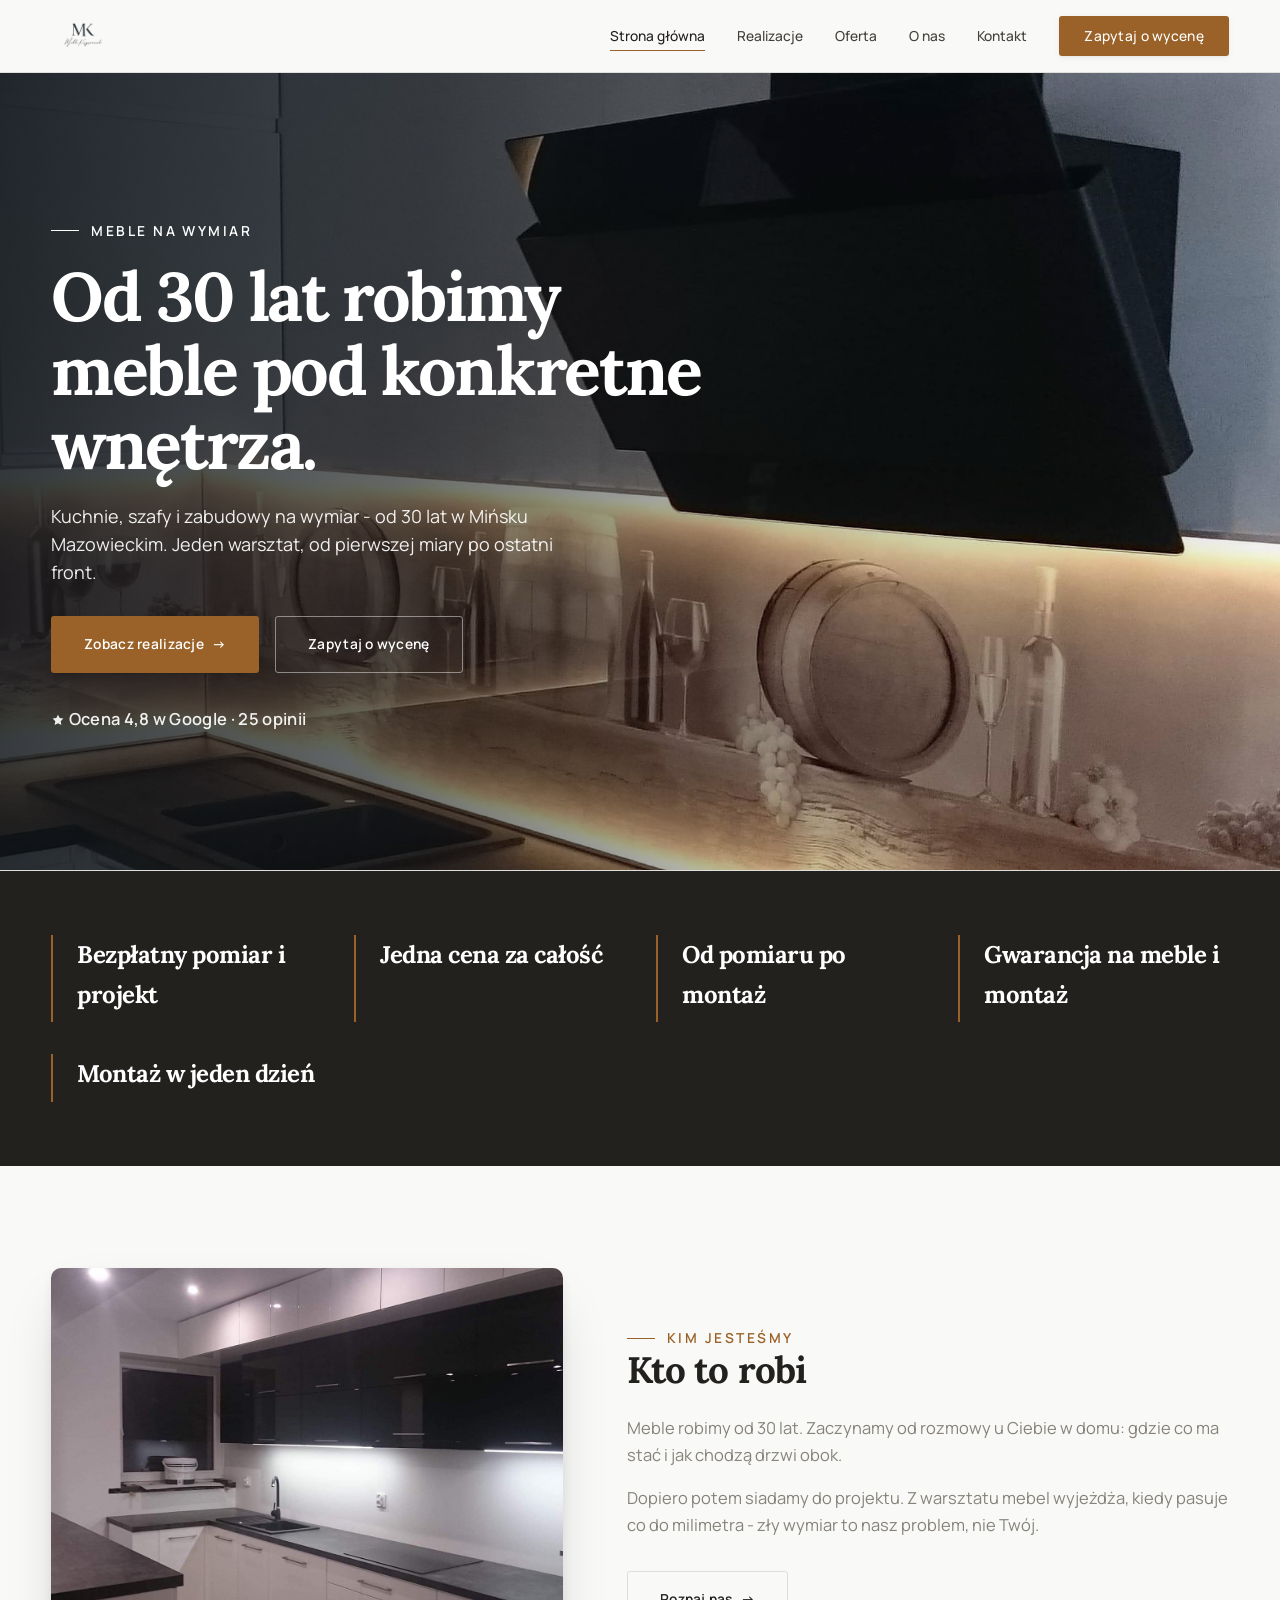
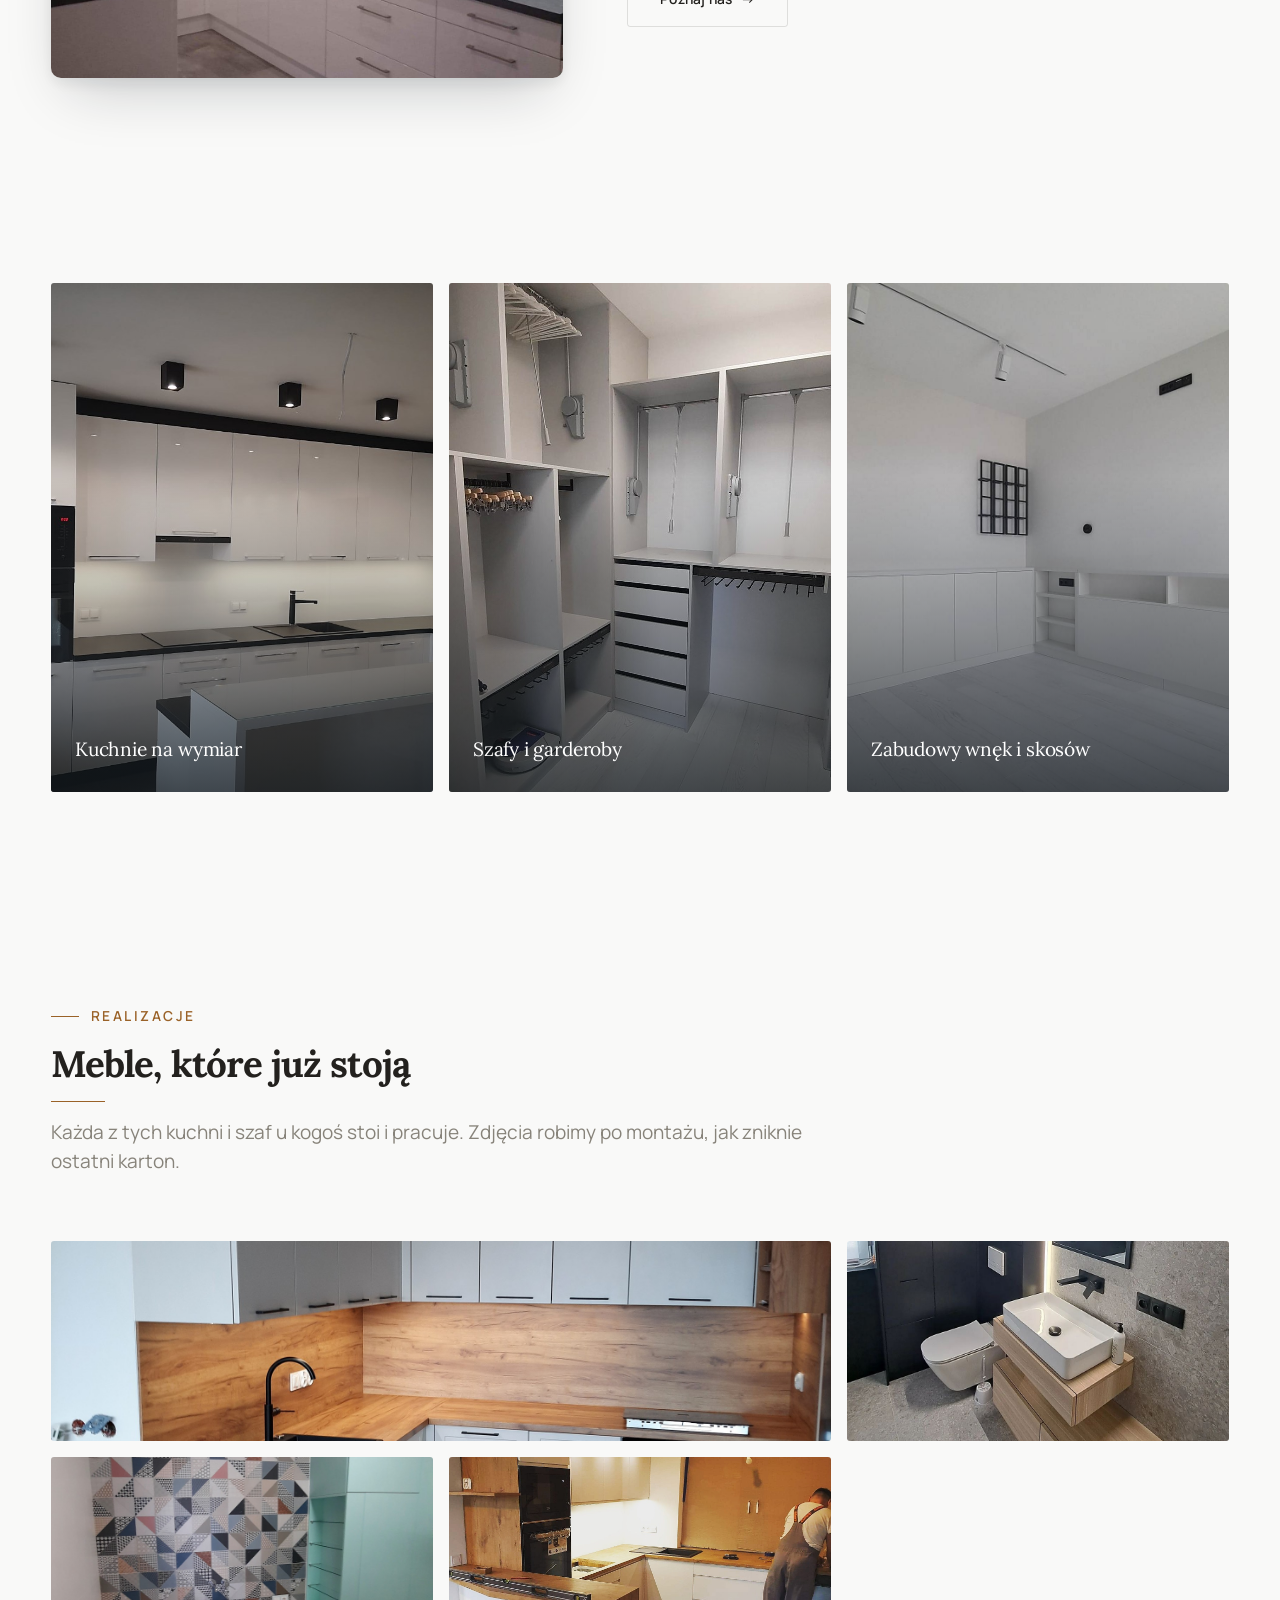
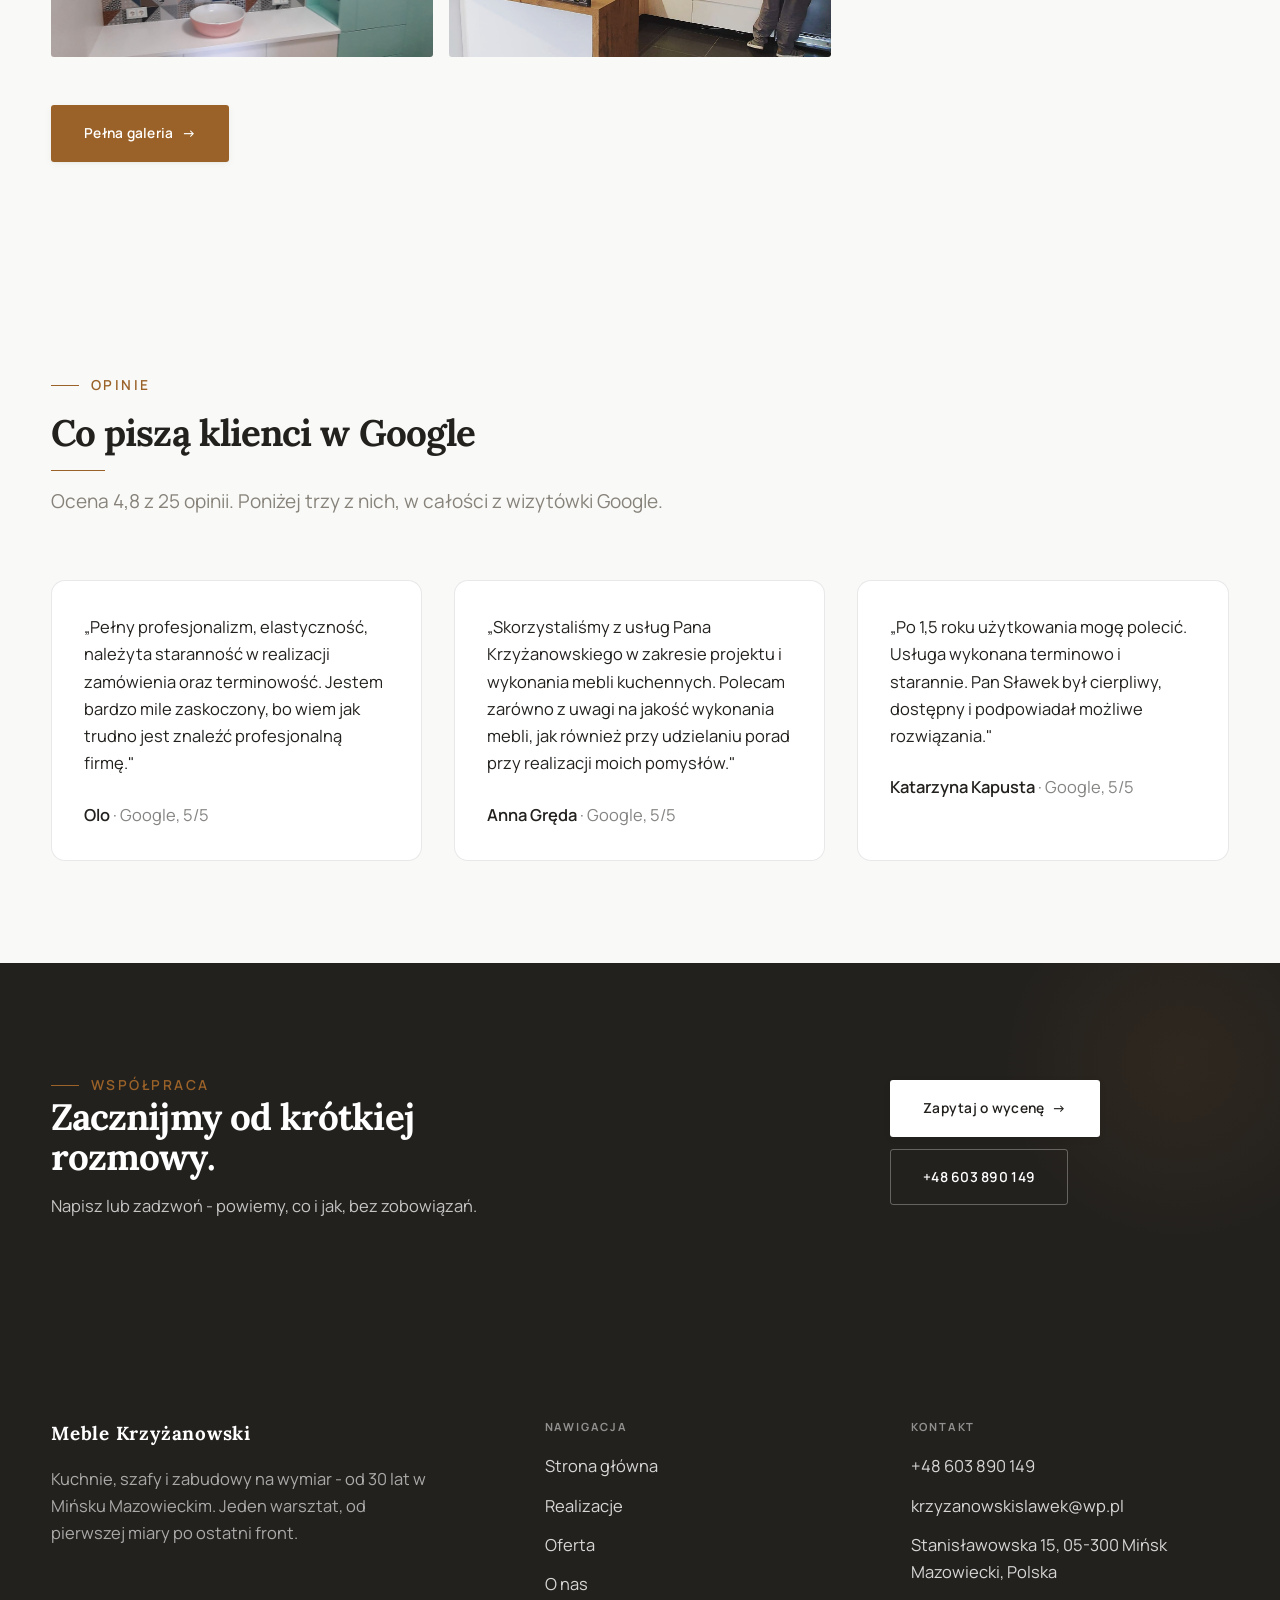
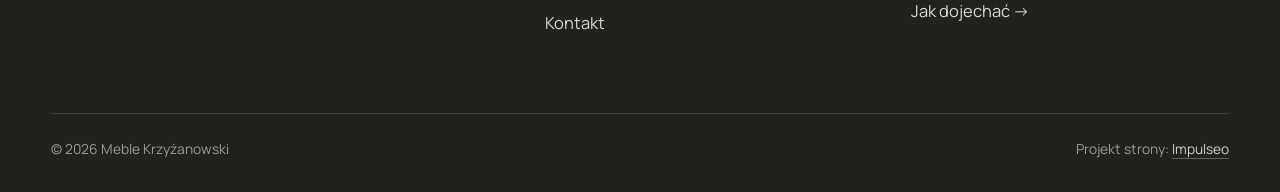
==== commit 080530a5: "Stopka: podpis Impulseo z linkiem + poprawka znikajacego napisu w naglowku" ====
--- a/index.html
+++ b/index.html
@@ -150,7 +150,7 @@
     </div>
     <div class="foot-bot">
       <span>© 2026 Meble Krzyżanowski</span>
-      <span>Projekt strony: Krzysztof Brzeziński</span>
+      <span>Projekt strony: <a class="foot-credit" href="https://impulseo.pl" target="_blank" rel="noopener">Impulseo</a></span>
     </div>
   </div>
 </footer>
--- a/assets/styles.css
+++ b/assets/styles.css
@@ -1,7 +1,7 @@
 /* ============================================================
    STOLBASZ — premium, architektoniczny B2B fit-out
    Jasna paleta, zero brązu. System wg premium-web-craft.
-   Projekt strony: Krzysztof Brzeziński
+   Projekt strony: Impulseo (impulseo.pl)
    ============================================================ */
 
 :root{
@@ -22,13 +22,13 @@
   --space-1:4px; --space-2:8px; --space-3:12px; --space-4:16px; --space-5:24px;
   --space-6:32px; --space-7:48px; --space-8:64px; --space-9:96px; --space-10:128px;
 
-  /* TYPOGRAFIA — fluid clamp() (skala podbita 16.07.2026: większe, czytelniejsze litery — uwaga Adama) */
-  --text-sm:clamp(.9rem,.87rem + .12vw,1rem);
-  --text-base:clamp(1.08rem,1.04rem + .18vw,1.2rem);
-  --text-lg:clamp(1.24rem,1.15rem + .34vw,1.44rem);
-  --text-h3:clamp(1.34rem,1.22rem + .55vw,1.66rem);
-  --text-h2:clamp(2.1rem,1.66rem + 2.1vw,3.1rem);
-  --text-h1:clamp(2.9rem,2.1rem + 4vw,5.1rem);
+  /* TYPOGRAFIA — fluid clamp() (skala ZJECHANA 27.07.2026: litery były za duże w całym serwisie) */
+  --text-sm:clamp(.8rem,.78rem + .1vw,.88rem);
+  --text-base:clamp(.95rem,.92rem + .14vw,1.04rem);
+  --text-lg:clamp(1.06rem,1rem + .24vw,1.2rem);
+  --text-h3:clamp(1.12rem,1.04rem + .38vw,1.34rem);
+  --text-h2:clamp(1.62rem,1.32rem + 1.45vw,2.3rem);
+  --text-h1:clamp(2.1rem,1.6rem + 2.6vw,3.4rem);
 
   /* PROMIENIE — architektoniczne, raczej ostre */
   --r-sm:3px; --r-md:6px; --r-lg:10px;
@@ -112,8 +112,8 @@
 }
 .nav-inner{display:flex;align-items:center;justify-content:space-between;height:72px}
 .brand{display:flex;flex-direction:column;line-height:1}
-.brand .name{font-family:var(--font-display);font-weight:800;font-size:1.35rem;letter-spacing:.04em}
-.brand .sub{font-size:.62rem;letter-spacing:.34em;text-transform:uppercase;color:var(--muted);margin-top:5px}
+.brand .name{font-family:var(--font-display);font-weight:800;font-size:1.14rem;letter-spacing:.04em}
+.brand .sub{font-size:.58rem;letter-spacing:.34em;text-transform:uppercase;color:var(--muted);margin-top:5px}
 .nav-links{display:flex;align-items:center;gap:var(--space-6)}
 .nav-links a{font-size:var(--text-sm);font-weight:500;color:var(--ink-soft);position:relative;padding-block:4px;transition:color var(--dur) var(--ease)}
 .nav-links a::after{content:"";position:absolute;left:0;bottom:0;width:0;height:1.5px;background:var(--accent);transition:width var(--dur) var(--ease)}
@@ -141,7 +141,7 @@
 .hero-badge{position:absolute;left:var(--space-5);bottom:var(--space-5);z-index:2;
   background:rgba(252,252,251,.94);backdrop-filter:blur(4px);
   border-radius:var(--r-md);padding:var(--space-4) var(--space-5);box-shadow:var(--sh-md);max-width:78%}
-.hero-badge strong{display:block;font-family:var(--font-display);font-size:1rem;letter-spacing:-.01em}
+.hero-badge strong{display:block;font-family:var(--font-display);font-size:.92rem;letter-spacing:-.01em}
 .hero-badge span{font-size:var(--text-sm);color:var(--muted)}
 
 /* ---------- HERO duży / kinowy (strona główna) ---------- */
@@ -153,7 +153,7 @@
 .hero-cine .hero-copy{max-width:660px}
 .hero-cine .eyebrow{color:#fff;margin-bottom:var(--space-5)}
 .hero-cine .eyebrow::before{background:#fff}
-.hero-cine h1{color:#fff;margin-bottom:var(--space-5);font-size:clamp(2.9rem,2rem + 4.4vw,5.2rem)}
+.hero-cine h1{color:#fff;margin-bottom:var(--space-5);font-size:clamp(2.1rem,1.6rem + 2.8vw,3.5rem)}
 .hero-cine .lead{color:rgba(255,255,255,.92);max-width:48ch;margin-bottom:var(--space-7)}
 .hero-cine .hero-actions{display:flex;flex-wrap:wrap;gap:var(--space-4)}
 @media(max-width:680px){
@@ -175,7 +175,7 @@
 /* ---------- STRIP (pasek skrótów / liczby) ---------- */
 .strip{background:var(--dark);color:#fff}
 .strip .wrap{display:grid;grid-template-columns:repeat(4,1fr);gap:var(--space-6);padding-block:var(--space-8)}
-.strip .item .k{font-family:var(--font-display);font-size:clamp(1.6rem,1.2rem + 1.4vw,2.4rem);font-weight:800;letter-spacing:-.02em;color:#fff}
+.strip .item .k{font-family:var(--font-display);font-size:clamp(1.12rem,.95rem + .78vw,1.5rem);font-weight:800;letter-spacing:-.02em;color:#fff}
 .strip .item .v{font-size:var(--text-sm);color:rgba(255,255,255,.66);margin-top:var(--space-2);line-height:1.45}
 .strip .item{border-left:2px solid var(--accent);padding-left:var(--space-5)}
 
@@ -205,8 +205,8 @@
 .svc::before{content:"";position:absolute;left:0;top:0;width:3px;height:0;background:var(--accent);transition:height var(--dur) var(--ease)}
 .svc:hover{transform:translateY(-4px);box-shadow:var(--sh-md);border-color:transparent}
 .svc:hover::before{height:100%}
-.svc .ic{font-family:var(--font-display);font-size:.8rem;font-weight:700;letter-spacing:.12em;color:var(--accent);margin-bottom:var(--space-4)}
-.svc h3{margin-bottom:var(--space-3);font-size:1.22rem}
+.svc .ic{font-family:var(--font-display);font-size:.74rem;font-weight:700;letter-spacing:.12em;color:var(--accent);margin-bottom:var(--space-4)}
+.svc h3{margin-bottom:var(--space-3);font-size:1.06rem}
 .svc p{color:var(--muted);font-size:var(--text-base);line-height:1.6}
 
 /* big detailed service rows */
@@ -216,8 +216,8 @@
 .svc-row.rev .svc-row-art{order:-1}
 .svc-row-art{aspect-ratio:4/3;border-radius:var(--r-md);overflow:hidden;box-shadow:var(--sh-md)}
 .svc-row-art img{width:100%;height:100%;object-fit:cover}
-.svc-row h3{font-size:1.5rem;margin-bottom:var(--space-4)}
-.svc-row .num{font-family:var(--font-display);font-size:.85rem;font-weight:700;letter-spacing:.14em;color:var(--accent);display:block;margin-bottom:var(--space-3)}
+.svc-row h3{font-size:1.26rem;margin-bottom:var(--space-4)}
+.svc-row .num{font-family:var(--font-display);font-size:.78rem;font-weight:700;letter-spacing:.14em;color:var(--accent);display:block;margin-bottom:var(--space-3)}
 .svc-row ul{list-style:none;margin-top:var(--space-4);display:flex;flex-direction:column;gap:var(--space-2)}
 .svc-row li{position:relative;padding-left:var(--space-5);color:var(--muted);font-size:var(--text-base)}
 .svc-row li::before{content:"";position:absolute;left:0;top:.62em;width:8px;height:1px;background:var(--accent)}
@@ -254,8 +254,8 @@
 .trust{background:var(--paper-2)}
 .trust-grid{display:grid;grid-template-columns:repeat(auto-fit,minmax(240px,1fr));gap:var(--space-5);margin-top:var(--space-7)}
 .trust-card{background:#fff;border-radius:var(--r-md);padding:var(--space-7) var(--space-6);box-shadow:var(--sh-sm);border-top:3px solid var(--accent)}
-.trust-card .big{font-family:var(--font-display);font-size:clamp(1.8rem,1.3rem + 1.6vw,2.6rem);font-weight:800;letter-spacing:-.02em;color:var(--ink);line-height:1}
-.trust-card h3{font-size:1.12rem;margin:var(--space-3) 0 var(--space-2)}
+.trust-card .big{font-family:var(--font-display);font-size:clamp(1.45rem,1.1rem + 1.25vw,2.05rem);font-weight:800;letter-spacing:-.02em;color:var(--ink);line-height:1}
+.trust-card h3{font-size:1rem;margin:var(--space-3) 0 var(--space-2)}
 .trust-card p{color:var(--muted);font-size:var(--text-base);line-height:1.55}
 
 /* ---------- CTA band ---------- */
@@ -289,9 +289,9 @@
 /* ---------- FOOTER ---------- */
 footer{background:var(--dark);color:#fff;padding-block:var(--space-9) var(--space-6)}
 .foot-grid{display:grid;grid-template-columns:1.4fr 1fr 1fr;gap:var(--space-7);margin-bottom:var(--space-8)}
-.foot-brand .name{font-family:var(--font-display);font-weight:800;font-size:1.4rem;letter-spacing:.04em}
+.foot-brand .name{font-family:var(--font-display);font-weight:800;font-size:1.18rem;letter-spacing:.04em}
 .foot-brand p{color:rgba(255,255,255,.62);margin-top:var(--space-4);font-size:var(--text-base);max-width:38ch}
-.foot-col h4{font-size:.74rem;letter-spacing:.16em;text-transform:uppercase;color:rgba(255,255,255,.5);margin-bottom:var(--space-4)}
+.foot-col h4{font-size:.7rem;letter-spacing:.16em;text-transform:uppercase;color:rgba(255,255,255,.5);margin-bottom:var(--space-4)}
 .foot-col a,.foot-col p{display:block;color:rgba(255,255,255,.82);font-size:var(--text-base);margin-bottom:var(--space-3)}
 .foot-col a:hover{color:#fff}
 .foot-bot{border-top:1px solid rgba(255,255,255,.12);padding-top:var(--space-5);display:flex;justify-content:space-between;flex-wrap:wrap;gap:var(--space-3);
@@ -387,7 +387,7 @@
 /* 6) MANIFESTO — pełnoekranowy cytat-bohater (zastępuje generyczne „Dlaczego my") */
 .manifesto{background:var(--paper-2);text-align:center}
 .manifesto .wrap{max-width:60rem}
-.manifesto p{font-family:var(--font-display);font-style:italic;font-size:clamp(1.6rem,1rem + 2.4vw,2.8rem);line-height:1.32;color:var(--ink-soft);margin-inline:auto;max-width:26ch;position:relative;padding-top:var(--space-8)}
+.manifesto p{font-family:var(--font-display);font-style:italic;font-size:clamp(1.25rem,.88rem + 1.85vw,2.05rem);line-height:1.32;color:var(--ink-soft);margin-inline:auto;max-width:26ch;position:relative;padding-top:var(--space-8)}
 .manifesto p::before{content:"";position:absolute;top:0;left:50%;transform:translateX(-50%);width:54px;height:1px;background:var(--accent)}
 .manifesto p span{color:var(--accent);font-style:italic}
 
@@ -397,7 +397,7 @@
 .gateway img{width:100%;height:100%;object-fit:cover;transition:transform .8s var(--ease),filter .5s var(--ease)}
 .gateway::after{content:"";position:absolute;inset:0;background:linear-gradient(180deg,transparent 38%,rgba(18,24,28,.74))}
 .gateway:hover img{transform:scale(1.05);filter:brightness(1.05)}
-.gateway .g-ttl{position:absolute;left:0;right:0;bottom:0;z-index:2;padding:var(--space-6) var(--space-5);color:#fff;font-family:var(--font-display);font-size:1.45rem;letter-spacing:-.01em;line-height:1.15}
+.gateway .g-ttl{position:absolute;left:0;right:0;bottom:0;z-index:2;padding:var(--space-6) var(--space-5);color:#fff;font-family:var(--font-display);font-size:1.2rem;letter-spacing:-.01em;line-height:1.15}
 .gateway .g-ttl small{display:block;font-family:var(--font-body);font-size:var(--text-sm);font-weight:400;opacity:.82;letter-spacing:.03em;margin-top:5px}
 @media(max-width:760px){.gateways{grid-template-columns:1fr}.gateway{aspect-ratio:16/10}}
 
@@ -413,10 +413,10 @@
    dokument przy długich polskich słowach na telefonach. Tu ją zjeżdżamy. */
 @media (max-width:560px){
   :root{
-    --text-h1:clamp(1.9rem, 1.15rem + 4.4vw, 2.7rem);
-    --text-h2:clamp(1.5rem, 1rem + 3vw, 2.1rem);
+    --text-h1:clamp(1.62rem, 1.05rem + 3.4vw, 2.2rem);
+    --text-h2:clamp(1.3rem, .95rem + 2.2vw, 1.75rem);
   }
-  .hero-cine h1{font-size:clamp(1.9rem, 1.15rem + 4.4vw, 2.7rem)}
+  .hero-cine h1{font-size:clamp(1.62rem, 1.05rem + 3.4vw, 2.2rem)}
   h1,h2{overflow-wrap:break-word}
 }
 
@@ -562,6 +562,7 @@
    Klik w menu przestaje być białym mignięciem — strony przenikają, a pasek
    nawigacji zostaje w miejscu (nazwany element). Przeglądarki bez wsparcia
    nawigują normalnie — zero ryzyka. */
+/* WYŁĄCZONE 27.07.2026 (prośba: „wywal animacje") — strony przełączają się normalnie.
 @view-transition{navigation:auto}
 @media (prefers-reduced-motion:no-preference){
   ::view-transition-old(root){animation:mtVtOut .26s ease both}
@@ -571,6 +572,7 @@
 }
 .nav{view-transition-name:mt-nav}
 footer{view-transition-name:mt-foot}
+*/
 
 /* ---------- 6) PASEK POSTĘPU CZYTANIA — 2px w kolorze marki ----------
    Też scroll-driven (bez JS). Wstawiany przez JS tylko gdy przeglądarka umie. */
@@ -628,3 +630,99 @@
 
 /* === auto-paleta ze zdjęć klienta (dopasowanie do estetyki socials) === */
 :root{--accent:#9A6228;--accent-d:#75481A;--accent-soft:rgba(154,98,40,0.10);--paper:#F9F9F8;--paper-2:#EFEEED;--paper-3:#E8E7E5;}
+
+/* ============================================================
+   BEZ ANIMACJI (27.07.2026 - prośba: „wywal animacje")
+   Strona ma być STATYCZNA: zero wjeżdżania sekcji przy scrollu, zero kurtyn
+   i zoomów na zdjęciach, zero parallaxu, przenikania nagłówka, przejść między
+   podstronami i paska postępu. Zostają wyłącznie zwykłe stany :hover
+   (kolor, obramowanie) - bez ruchu i bez przenikania.
+   Warstwa jest CELOWO na końcu pliku, żeby wygrywała z blokami wyżej.
+   Gdyby kiedyś ruch miał wrócić - usuwa się ten jeden blok + odkomentowuje
+   sekcję View Transitions wyżej i przywraca MOTION LAYER w assets/main.js.
+   ============================================================ */
+*,*::before,*::after{animation:none!important;transition:none!important;transition-delay:0s!important}
+html{scroll-behavior:auto}
+
+/* nic nie ma prawa zostać ukryte po wyłączeniu ruchu */
+.reveal,.reveal.in{opacity:1!important;transform:none!important;translate:none!important;scale:none!important}
+.mt-fade{opacity:1!important;translate:0 0!important}
+.mt-lines .mt-line>i{translate:0 0!important}
+.mt-on .mt-ph>img,.mt-on .mt-ph>picture>img,.mt-para>img{clip-path:none!important;scale:1!important;height:100%;top:0}
+.mt-breathe{opacity:1!important}
+.hero-cine>img{opacity:1!important}
+.mt-progress,.mt-hero-layer{display:none!important}
+/* hairline pod nagłówkiem sekcji od razu na miejscu (nie „rysuje się") */
+.head h2::after,.head.reveal.in h2::after,.head.center.reveal.in h2::after{width:54px}
+
+/* hover bez ruchu: żadnych podskoków, zoomów zdjęć i przelotu światła */
+.btn:hover,.btn-accent:hover,.btn-ghost:hover,.btn-light:hover,.btn:active,
+.svc:hover,.mt-on .svc:hover,.tile:hover,.trust-card:hover{transform:none!important;translate:none!important}
+.btn:hover .arr{transform:none!important}
+.tile:hover img,.gateway:hover img,.tile img,.gateway img{transform:none!important;scale:1!important;filter:none!important}
+.btn::after{display:none!important}
+/* pasek nawigacji nie kurczy się przy przewijaniu (zostaje sam cień) */
+.nav.is-stuck .nav-inner{height:72px}
+.nav.is-stuck .brand-logo{height:64px}
+@media(max-width:680px){.nav.is-stuck .brand-logo{height:46px}}
+
+/* === HERO-FIT (29.07.2026) — hero DOPASOWUJE SIĘ do wysokości okna =========================
+   Zgłoszenie K. 29.07: na jego laptopie przyciski CTA w hero były ucięte dolną krawędzią
+   (Modern House). Pomiar headless (1512x879 → realny widok 792 px): dolna krawędź CTA
+   wypadała 123 px POD ekranem. Nawet przy maksymalnym oknie (982) było -20 px.
+
+   DLACZEGO POPRZEDNI FIX NIE DZIAŁAŁ: 27.07 dołożyliśmy @media(max-height:820px) — próg.
+   Widok K. ma ~792-895 px, czyli TUŻ NAD progiem → reguła w ogóle się nie włączała.
+   Progi są kruche: każdy inny laptop/dok/pasek zakładek przesuwa granicę.
+
+   ROZWIĄZANIE: zero progów. Każdy rozmiar, który decyduje o wysokości hero (typografia,
+   odstępy, padding), dostaje `min(dotychczasowa-wartość, X svh)` — czyli na wysokim ekranie
+   nic się nie zmienia, a im niższe okno, tym płynniej mniejsze. Treści NIE ucinamy.
+
+   Doklejane na SAM KONIEC styles.css (po motion) → wygrywa kaskadę, nie rusza reguł w miejscu.
+   Weryfikacja: tools-retrofit/measure_fold.py (mierzy zapas pod CTA dla 720/800/879/982). */
+
+/* ---------- HERO KINOWY (strona główna, rodziny „editorial") ---------- */
+.hero-cine .wrap{padding-block:min(var(--space-8),4svh)}
+.hero-cine .eyebrow{margin-bottom:min(var(--space-5),2svh)}
+.hero-cine h1{font-size:min(clamp(2.9rem,2rem + 4.4vw,5.2rem),7.6svh);
+  margin-bottom:min(var(--space-5),2.4svh)}
+.hero-cine .lead{font-size:min(1.125rem,2.3svh);line-height:1.55;
+  margin-bottom:min(var(--space-7),3.2svh)}
+
+/* ---------- HERO FACHOWCY — wariant A (pełny ekran) ---------- */
+.hf-panel{padding-top:min(clamp(6.5rem,13vh,9rem),11svh);
+  padding-bottom:min(clamp(2.6rem,6vh,3.6rem),4svh)}
+.hf-title{font-size:min(clamp(2.3rem,1.6rem + 3.2vw,4.3rem),7svh);
+  margin-top:min(var(--space-4),1.8svh);margin-bottom:min(var(--space-4),1.8svh)}
+.hf-lead{font-size:min(1.18rem,2.3svh);line-height:1.5}
+.hf-phone{margin-top:min(var(--space-6),2.8svh);margin-bottom:min(var(--space-5),2.2svh)}
+.hf-phone-num{font-size:min(clamp(2rem,1.5rem + 2.4vw,3.05rem),5.2svh)}
+.hf-trust{margin-top:min(var(--space-6),2.6svh);padding-top:min(var(--space-4),1.6svh)}
+
+/* Telefon: tam liczy się czytelność, nie upychanie — skalowanie wysokością wyłączone,
+   bo przy 844 px wysokości ekranu svh-limity zaczęłyby zmniejszać tekst bez potrzeby. */
+@media(max-width:680px){
+  .hero-cine h1{font-size:clamp(1.9rem,1.15rem + 4.4vw,2.7rem)}
+  .hero-cine .lead{font-size:.98rem}
+  .hf-title{font-size:clamp(2.1rem,1.6rem + 3.2vw,3rem)}
+  .hf-lead{font-size:1rem}
+  .hf-phone-num{font-size:clamp(1.9rem,1.5rem + 2.4vw,2.5rem)}
+}
+/* === /HERO-FIT === */
+
+
+/* ====== IMPULSEO-FIX-20260731 ======================================================
+   1) PODPIS w stopce jest teraz linkiem do impulseo.pl - ma być widocznie klikalny.
+   2) ŻYWY NAGŁÓWEK: warstwa przenikających kadrów (.mt-hero-layer) miała z-index:1, więc
+      lądowała NAD przyciemnieniem hero, a w rodzinie „fachowcy" nawet nad panelem z tekstem
+      (.hf-panel nie miał własnego z-index). Efekt: przy zmianie zdjęcia napis znikał i wracał.
+      Teraz warstwa idzie tam, gdzie zdjęcie tła (z-index:-2), a treść nagłówka dostaje twardy
+      z-index:3. Zmieniają się WYŁĄCZNIE zdjęcia w tle - napis stoi nieruchomo.
+      (hero-cine celowo pominięte: tam img ma z-index:0 i układ był poprawny.) */
+.foot-bot a.foot-credit{color:rgba(255,255,255,.78);text-decoration:none;border-bottom:1px solid rgba(255,255,255,.28)}
+.foot-bot a.foot-credit:hover{color:#fff;border-bottom-color:#fff}
+.hero-fach > img.mt-hero-layer,.hero-gastro > img.mt-hero-layer,.hero-auto > img.mt-hero-layer,
+.hero-dom > img.mt-hero-layer,.hero-studio > img.mt-hero-layer{z-index:-2}
+.hf-panel,.hf-inner,.hd-panel,.hk-panel,.ha-inner,.hs-inner,.hg-inner{position:relative;z-index:3}
+/* ====== koniec IMPULSEO-FIX-20260731 ====== */
